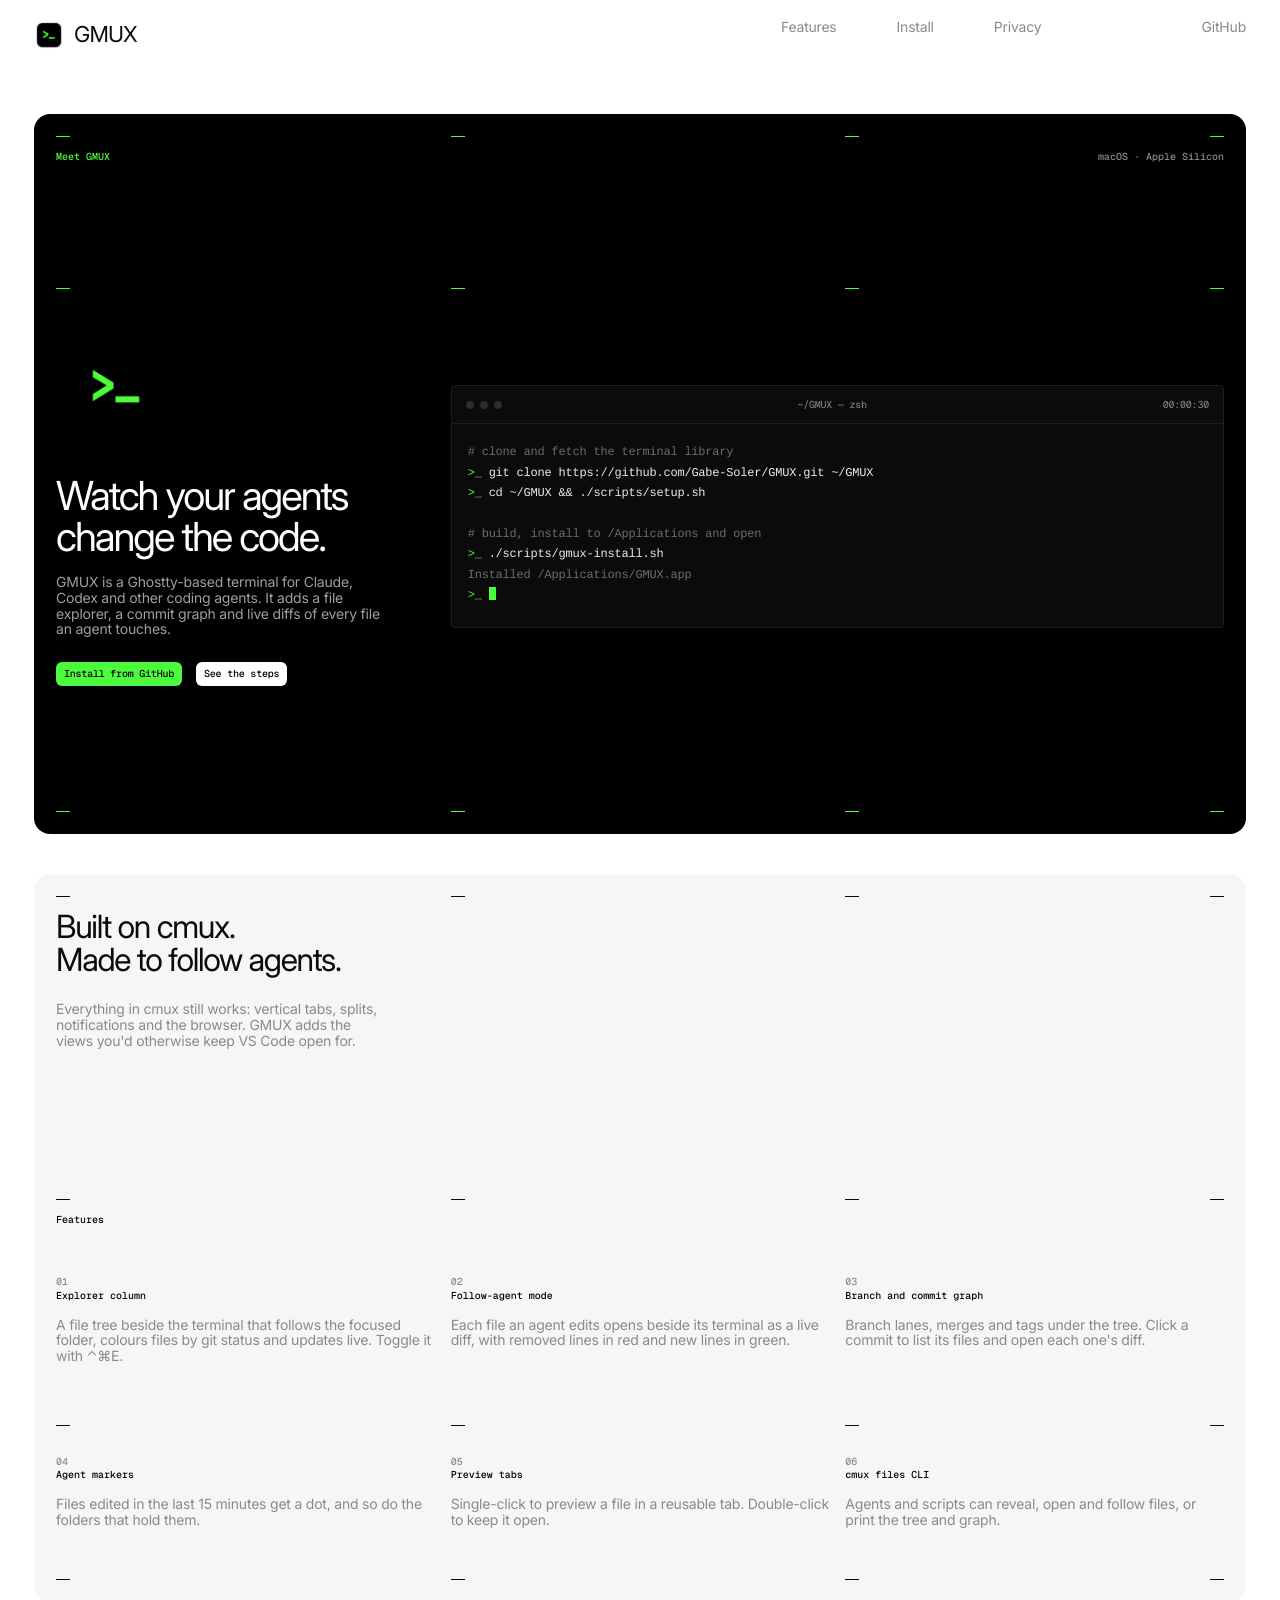
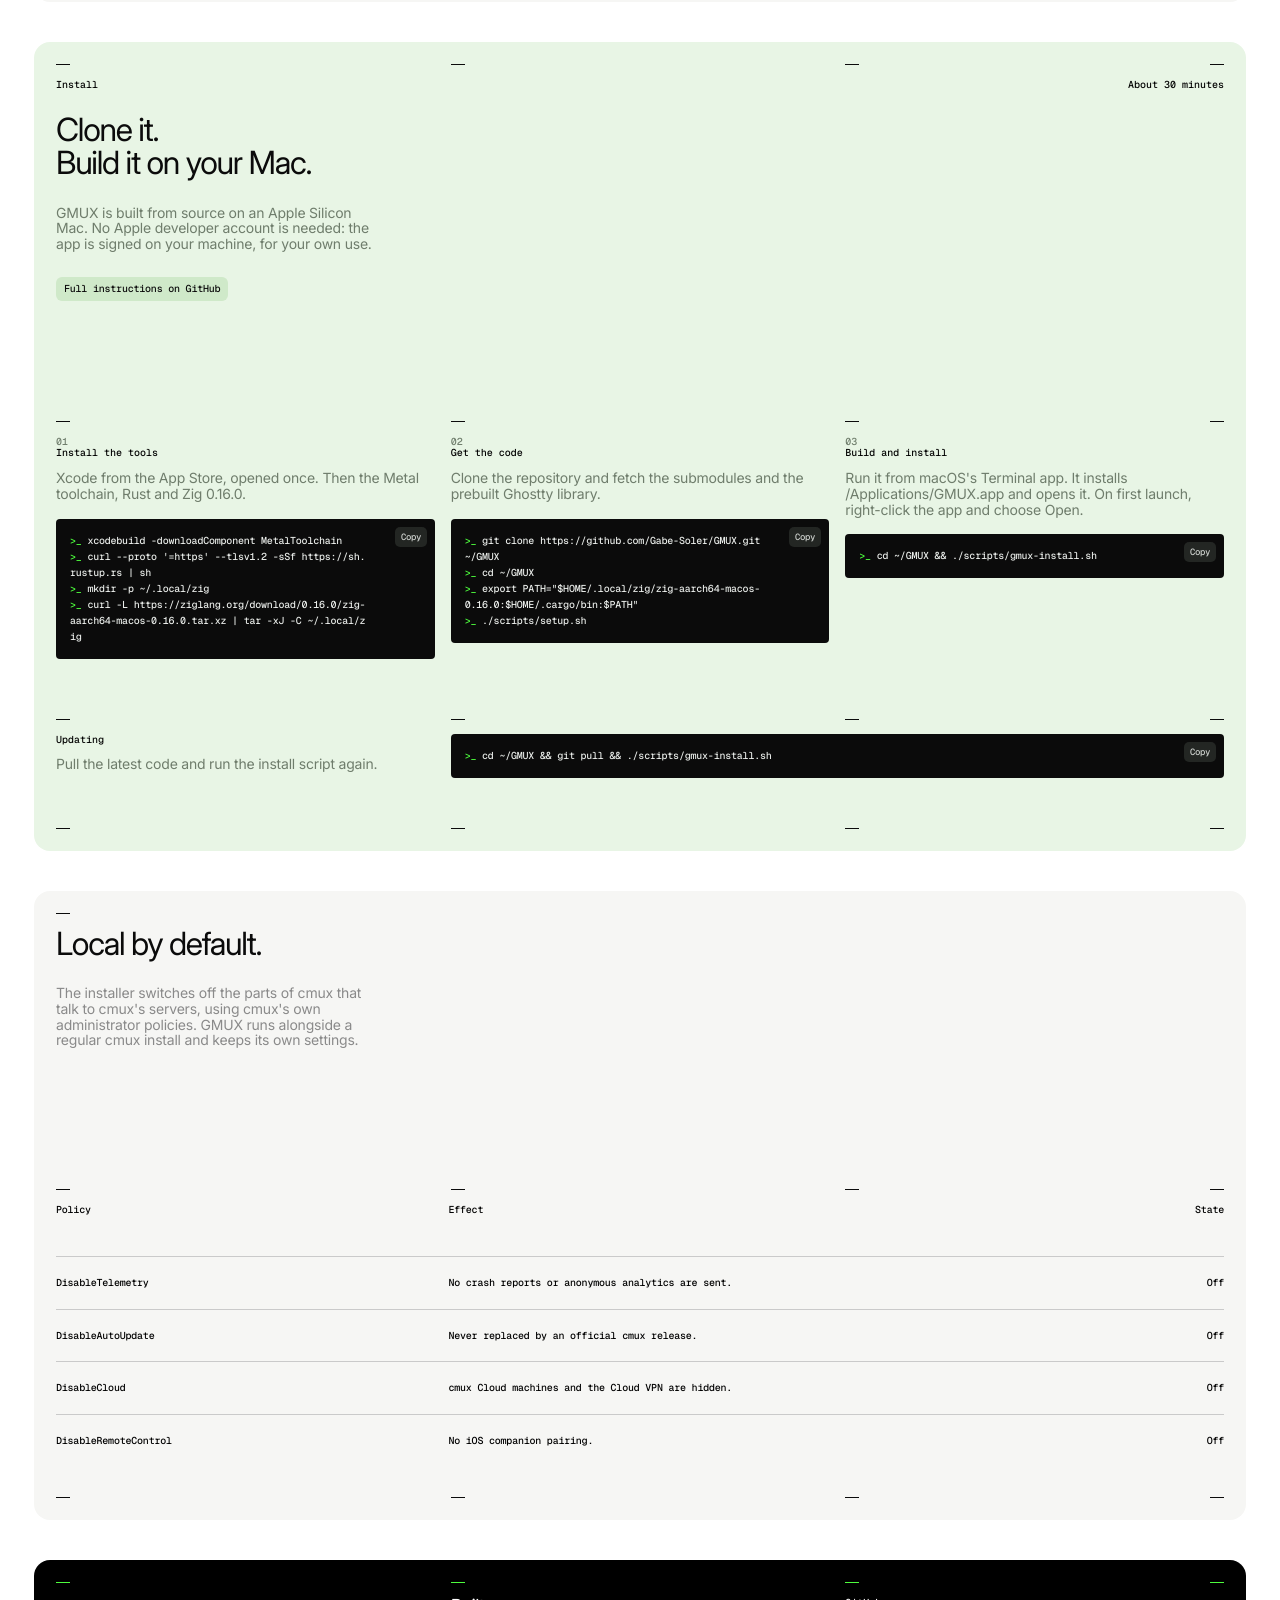
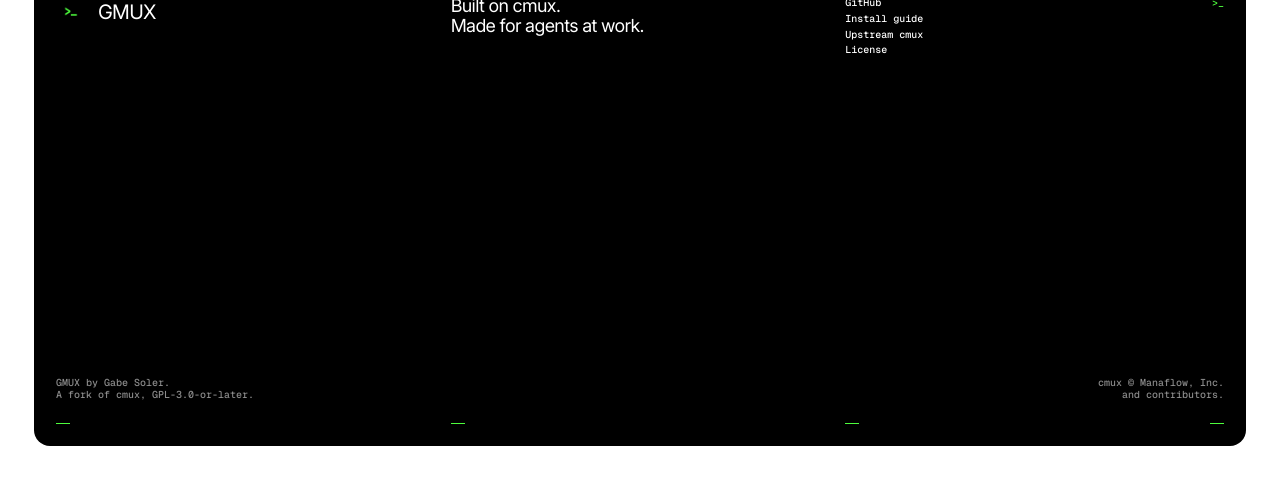
==== index.html @ 64b174cc "GMUX: project website in site/ A one-page site in a black, white and green take on the Genesis style" ====
<!doctype html>
<html lang="en">
<head>
<meta charset="utf-8">
<meta name="viewport" content="width=device-width, initial-scale=1, viewport-fit=cover">
<title>GMUX</title>
<meta name="description" content="GMUX is a macOS terminal for AI coding agents, with a file explorer, a commit graph and live diffs of the files your agents edit. Clone it from GitHub and build it on your Mac.">
<link rel="icon" type="image/png" href="favicon.png">
<link rel="apple-touch-icon" href="icon.png">
<meta property="og:title" content="GMUX">
<meta property="og:description" content="Watch your agents change the code. A macOS terminal with a file explorer and live diffs.">
<meta property="og:image" content="icon.png">
<link rel="preconnect" href="https://fonts.googleapis.com">
<link rel="preconnect" href="https://fonts.gstatic.com" crossorigin>
<link rel="stylesheet" href="https://fonts.googleapis.com/css2?family=Inter:opsz,wght@14..32,400;14..32,500&family=Geist+Mono:wght@500&display=swap">
<link rel="stylesheet" href="tokens.css">
<link rel="stylesheet" href="components.css">
<link rel="stylesheet" href="gmux.css">
<script>document.documentElement.classList.add('g-js')</script>
</head>
<body class="g-root">
<div class="g-site">

  <header class="g-header g-grid">
    <a class="g-logo" href="#"><img class="gmux-logo-img" src="icon.png" alt="">GMUX</a>
    <nav><a class="g-link" href="#features">Features</a><a class="g-link" href="#install">Install</a><a class="g-link" href="#privacy">Privacy</a></nav>
    <a class="g-header-end g-link" href="https://github.com/Gabe-Soler/GMUX">GitHub</a>
    <a class="g-burger" href="https://github.com/Gabe-Soler/GMUX" aria-label="GitHub" style="font-size:13.5px;color:var(--g-text)">GitHub</a>
  </header>

  <main class="g-stack">

    <!-- 1. hero: black card, text in the first third, terminal across thirds 2–3 -->
    <section class="g-card g-card--navy g-card--tall g-reveal">
      <div class="g-row g-ticks"><i class="g-tick"></i><i class="g-tick"></i><i class="g-tick"></i><i class="g-tick"></i></div>
      <div class="g-row g-row--tight g-grid">
        <p class="g-eyebrow g-green g-t1 g-m-l g-fade" style="--i:0">Meet GMUX</p>
        <p class="g-eyebrow g-t3 g-m-r g-end g-fade" style="--i:1;color:var(--g-on-dark-faded)">macOS · Apple Silicon</p>
      </div>
      <div class="g-row g-grid g-grow" style="align-content:center">
        <div class="g-full g-ticks"><i class="g-tick"></i><i class="g-tick"></i><i class="g-tick"></i><i class="g-tick"></i></div>
        <div class="g-t1">
          <img class="gmux-big-icon g-fade" style="--i:0;margin-bottom:28px" src="icon.png" alt="GMUX app icon">
          <h1 class="g-xxl g-fade" style="--i:1;color:#fff">Watch your agents<br>change the code.</h1>
          <p class="g-body g-fade" style="--i:2;margin-top:18px;color:rgba(255,255,255,.62)">GMUX is a Ghostty-based terminal for Claude, Codex and other coding agents. It adds a file explorer, a commit graph and live diffs of every file an agent touches.</p>
          <div class="g-actions g-fade" style="--i:3;margin-top:24px">
            <a class="g-chip g-chip--green" href="https://github.com/Gabe-Soler/GMUX#run-gmux-locally">Install from GitHub</a>
            <a class="g-chip g-chip--white" href="#install">See the steps</a>
          </div>
        </div>
        <div class="g-t23 g-fade" style="--i:3;align-self:center">
          <div class="gmux-term" aria-label="Install commands">
            <div class="gmux-term-bar"><span class="gmux-dots"><i></i><i></i><i></i></span><span>~/GMUX — zsh</span><span>00:00:30</span></div>
<pre><span class="c"># clone and fetch the terminal library</span>
<span class="p">&gt;_</span> git clone https://github.com/Gabe-Soler/GMUX.git ~/GMUX
<span class="p">&gt;_</span> cd ~/GMUX &amp;&amp; ./scripts/setup.sh

<span class="c"># build, install to /Applications and open</span>
<span class="p">&gt;_</span> ./scripts/gmux-install.sh
<span class="c">Installed /Applications/GMUX.app</span>
<span class="p">&gt;_</span> <span class="gmux-cursor"></span></pre>
          </div>
        </div>
      </div>
      <div class="g-row g-ticks"><i class="g-tick"></i><i class="g-tick"></i><i class="g-tick"></i><i class="g-tick"></i></div>
    </section>

    <!-- 2. features trio -->
    <section id="features" class="g-card g-reveal">
      <div class="g-row g-ticks"><i class="g-tick"></i><i class="g-tick"></i><i class="g-tick"></i><i class="g-tick"></i></div>
      <div class="g-row g-row--tight g-grid">
        <div class="g-t1">
          <h2 class="g-title g-fade" style="--i:0">Built on cmux.<br>Made to follow agents.</h2>
          <p class="g-body g-fade" style="--i:1">Everything in cmux still works: vertical tabs, splits, notifications and the browser. GMUX adds the views you'd otherwise keep VS Code open for.</p>
        </div>
      </div>
      <div class="g-row g-ticks" style="padding-top:calc(150 * var(--g-u))"><i class="g-tick"></i><i class="g-tick"></i><i class="g-tick"></i><i class="g-tick"></i></div>
      <div class="g-row g-row--tight"><p class="g-eyebrow">Features</p></div>
      <div class="g-row g-grid" style="padding-top:calc(50 * var(--g-u))">
        <article class="g-t1 g-feature g-fade" style="--i:0"><p class="g-mono g-num">01</p><p class="g-mono">Explorer column</p><p class="g-body" style="max-width:none">A file tree beside the terminal that follows the focused folder, colours files by git status and updates live. Toggle it with ⌃⌘E.</p></article>
        <article class="g-t2 g-feature g-fade" style="--i:1"><p class="g-mono g-num">02</p><p class="g-mono">Follow-agent mode</p><p class="g-body" style="max-width:none">Each file an agent edits opens beside its terminal as a live diff, with removed lines in red and new lines in green.</p></article>
        <article class="g-t3 g-feature g-fade" style="--i:2"><p class="g-mono g-num">03</p><p class="g-mono">Branch and commit graph</p><p class="g-body" style="max-width:none">Branch lanes, merges and tags under the tree. Click a commit to list its files and open each one's diff.</p></article>
      </div>
      <div class="g-row g-ticks" style="padding-top:calc(60 * var(--g-u))"><i class="g-tick"></i><i class="g-tick"></i><i class="g-tick"></i><i class="g-tick"></i></div>
      <div class="g-row g-grid" style="padding-top:calc(30 * var(--g-u))">
        <article class="g-t1 g-feature g-fade" style="--i:0"><p class="g-mono g-num">04</p><p class="g-mono">Agent markers</p><p class="g-body" style="max-width:none">Files edited in the last 15 minutes get a dot, and so do the folders that hold them.</p></article>
        <article class="g-t2 g-feature g-fade" style="--i:1"><p class="g-mono g-num">05</p><p class="g-mono">Preview tabs</p><p class="g-body" style="max-width:none">Single-click to preview a file in a reusable tab. Double-click to keep it open.</p></article>
        <article class="g-t3 g-feature g-fade" style="--i:2"><p class="g-mono g-num">06</p><p class="g-mono">cmux files CLI</p><p class="g-body" style="max-width:none">Agents and scripts can reveal, open and follow files, or print the tree and graph.</p></article>
      </div>
      <div class="g-row g-ticks" style="padding-top:calc(50 * var(--g-u))"><i class="g-tick"></i><i class="g-tick"></i><i class="g-tick"></i><i class="g-tick"></i></div>
    </section>

    <!-- 3. install: pale green card, three steps on the thirds -->
    <section id="install" class="g-card g-card--mist g-reveal">
      <div class="g-row g-ticks"><i class="g-tick"></i><i class="g-tick"></i><i class="g-tick"></i><i class="g-tick"></i></div>
      <div class="g-row g-row--tight g-grid">
        <p class="g-eyebrow g-t1 g-m-l">Install</p><p class="g-eyebrow g-t3 g-m-r g-end">About 30 minutes</p>
        <div class="g-t1" style="margin-top:calc(-16 * var(--g-u))">
          <h2 class="g-title g-fade" style="--i:0">Clone it.<br>Build it on your Mac.</h2>
          <p class="g-body g-fade" style="--i:1">GMUX is built from source on an Apple Silicon Mac. No Apple developer account is needed: the app is signed on your machine, for your own use.</p>
          <div class="g-actions g-fade" style="--i:2;margin-top:24px"><a class="g-chip" href="https://github.com/Gabe-Soler/GMUX#run-gmux-locally">Full instructions on GitHub</a></div>
        </div>
      </div>
      <div class="g-row g-ticks" style="padding-top:calc(120 * var(--g-u))"><i class="g-tick"></i><i class="g-tick"></i><i class="g-tick"></i><i class="g-tick"></i></div>
      <div class="g-row g-row--tight g-grid">
        <article class="g-t1 g-fade" style="--i:0">
          <p class="g-mono" style="color:var(--g-text-mist)">01</p><p class="g-mono">Install the tools</p>
          <p class="g-body" style="max-width:none;margin-top:12px">Xcode from the App Store, opened once. Then the Metal toolchain, Rust and Zig 0.16.0.</p>
          <div class="gmux-code"><button class="gmux-copy" type="button">Copy</button><pre><span class="p">&gt;_</span> xcodebuild -downloadComponent MetalToolchain
<span class="p">&gt;_</span> curl --proto '=https' --tlsv1.2 -sSf https://sh.rustup.rs | sh
<span class="p">&gt;_</span> mkdir -p ~/.local/zig
<span class="p">&gt;_</span> curl -L https://ziglang.org/download/0.16.0/zig-aarch64-macos-0.16.0.tar.xz | tar -xJ -C ~/.local/zig</pre></div>
        </article>
        <article class="g-t2 g-fade" style="--i:1">
          <p class="g-mono" style="color:var(--g-text-mist)">02</p><p class="g-mono">Get the code</p>
          <p class="g-body" style="max-width:none;margin-top:12px">Clone the repository and fetch the submodules and the prebuilt Ghostty library.</p>
          <div class="gmux-code"><button class="gmux-copy" type="button">Copy</button><pre><span class="p">&gt;_</span> git clone https://github.com/Gabe-Soler/GMUX.git ~/GMUX
<span class="p">&gt;_</span> cd ~/GMUX
<span class="p">&gt;_</span> export PATH="$HOME/.local/zig/zig-aarch64-macos-0.16.0:$HOME/.cargo/bin:$PATH"
<span class="p">&gt;_</span> ./scripts/setup.sh</pre></div>
        </article>
        <article class="g-t3 g-fade" style="--i:2">
          <p class="g-mono" style="color:var(--g-text-mist)">03</p><p class="g-mono">Build and install</p>
          <p class="g-body" style="max-width:none;margin-top:12px">Run it from macOS's Terminal app. It installs /Applications/GMUX.app and opens it. On first launch, right-click the app and choose Open.</p>
          <div class="gmux-code"><button class="gmux-copy" type="button">Copy</button><pre><span class="p">&gt;_</span> cd ~/GMUX &amp;&amp; ./scripts/gmux-install.sh</pre></div>
        </article>
      </div>
      <div class="g-row g-ticks" style="padding-top:calc(60 * var(--g-u))"><i class="g-tick"></i><i class="g-tick"></i><i class="g-tick"></i><i class="g-tick"></i></div>
      <div class="g-row g-row--tight g-grid">
        <div class="g-t1"><p class="g-mono">Updating</p><p class="g-body" style="margin-top:12px">Pull the latest code and run the install script again.</p></div>
        <div class="g-t23"><div class="gmux-code" style="margin-top:0"><button class="gmux-copy" type="button">Copy</button><pre><span class="p">&gt;_</span> cd ~/GMUX &amp;&amp; git pull &amp;&amp; ./scripts/gmux-install.sh</pre></div></div>
      </div>
      <div class="g-row g-ticks" style="padding-top:calc(50 * var(--g-u))"><i class="g-tick"></i><i class="g-tick"></i><i class="g-tick"></i><i class="g-tick"></i></div>
    </section>

    <!-- 4. privacy: table of policies the installer turns on -->
    <section id="privacy" class="g-card g-reveal">
      <div class="g-row g-grid">
        <div class="g-t1"><i class="g-tick"></i><h2 class="g-title g-fade" style="--i:0">Local by default.</h2><p class="g-body g-fade" style="--i:1">The installer switches off the parts of cmux that talk to cmux's servers, using cmux's own administrator policies. GMUX runs alongside a regular cmux install and keeps its own settings.</p></div>
      </div>
      <div class="g-row g-ticks" style="padding-top:calc(140 * var(--g-u))"><i class="g-tick"></i><i class="g-tick"></i><i class="g-tick"></i><i class="g-tick"></i></div>
      <div class="g-row g-row--tight">
        <table class="g-table">
          <colgroup><col style="width:33.6%"><col><col style="width:8%"></colgroup>
          <thead><tr><th>Policy</th><th>Effect</th><th>State</th></tr></thead>
          <tbody>
            <tr><td>DisableTelemetry</td><td>No crash reports or anonymous analytics are sent.</td><td>Off</td></tr>
            <tr><td>DisableAutoUpdate</td><td>Never replaced by an official cmux release.</td><td>Off</td></tr>
            <tr><td>DisableCloud</td><td>cmux Cloud machines and the Cloud VPN are hidden.</td><td>Off</td></tr>
            <tr><td>DisableRemoteControl</td><td>No iOS companion pairing.</td><td>Off</td></tr>
          </tbody>
        </table>
      </div>
      <div class="g-row g-ticks" style="padding-top:calc(30 * var(--g-u))"><i class="g-tick"></i><i class="g-tick"></i><i class="g-tick"></i><i class="g-tick"></i></div>
    </section>

  </main>

  <footer class="g-card g-card--navy g-footer g-on-dark">
    <div class="g-row g-ticks"><i class="g-tick"></i><i class="g-tick"></i><i class="g-tick"></i><i class="g-tick"></i></div>
    <div class="g-row g-row--tight g-grid">
      <div class="g-t1 g-col" style="display:flex;align-items:flex-start;gap:12px"><img class="gmux-logo-img" src="icon.png" alt=""><span class="g-l" style="font-size:20px;color:#fff;line-height:30px">GMUX</span></div>
      <div class="g-t2 g-col"><p class="g-l">Built on cmux.<br>Made for agents at work.</p></div>
      <div class="g-t3a g-col g-mono">
        <a class="g-link" href="https://github.com/Gabe-Soler/GMUX">GitHub</a>
        <a class="g-link" href="https://github.com/Gabe-Soler/GMUX#run-gmux-locally">Install guide</a>
        <a class="g-link" href="https://github.com/manaflow-ai/cmux">Upstream cmux</a>
        <a class="g-link" href="https://github.com/Gabe-Soler/GMUX/blob/main/LICENSE">License</a>
      </div>
      <div class="g-t3b g-col g-mono g-end"><a class="g-link g-green" href="https://github.com/Gabe-Soler/GMUX">&gt;_</a></div>
    </div>
    <div class="g-row g-grid" style="padding-top:clamp(60px, calc(200 * var(--g-u)), 200px)">
      <p class="g-mono g-faded g-t1 g-m-l">GMUX by Gabe Soler.<br>A fork of cmux, GPL-3.0-or-later.</p>
      <p class="g-mono g-faded g-t3 g-m-r g-end">cmux © Manaflow, Inc.<br>and contributors.</p>
    </div>
    <div class="g-row g-ticks"><i class="g-tick"></i><i class="g-tick"></i><i class="g-tick"></i><i class="g-tick"></i></div>
  </footer>
</div>

<script>
(() => {
  // reveal: fade cards in, stagger text, draw ticks left to right
  const els = document.querySelectorAll('.g-reveal');
  document.querySelectorAll('.g-reveal .g-ticks').forEach(r => r.querySelectorAll('.g-tick').forEach((t, i) => t.style.setProperty('--i', i)));
  if (!('IntersectionObserver' in window)) { els.forEach(e => e.classList.add('is-in')); }
  else {
    const io = new IntersectionObserver(es => es.forEach(e => { if (e.isIntersecting) { e.target.classList.add('is-in'); io.unobserve(e.target); } }), { threshold: .1 });
    els.forEach(e => io.observe(e));
  }
  // copy buttons: copy the commands without the >_ prompts
  document.querySelectorAll('.gmux-copy').forEach(btn => btn.addEventListener('click', async () => {
    const text = btn.nextElementSibling.textContent.split('\n').map(l => l.replace(/^>_\s*/, '')).join('\n');
    try { await navigator.clipboard.writeText(text); btn.textContent = 'Copied'; }
    catch { btn.textContent = 'Select'; }
    setTimeout(() => { btn.textContent = 'Copy'; }, 1400);
  }));
})();
</script>
</body>
</html>
---- tokens.css ----
/* Genesis-style tokens: measured from genesis.ai (rendered at 1440px and 390px, Oct 2026).
 *
 * Every size is a multiple of --g-u (the "unit"), so one token set serves every format:
 *   web page            --g-u: 1px   (values below equal the live site at 1440px)
 *   16:9 slide 1920w    --g-u: 2px
 *   16:9 slide 1280w    --g-u: 1.333px
 *   poster / social     --g-u: canvas-width / 720  (e.g. 1080w = 1.5px, A2 @150dpi 2480w = 3.44px)
 *   pptx / Keynote 13.33in deck  --g-u: 1pt (960pt wide canvas)
 *   print doc (A4/Letter)        --g-u: 0.75pt  (body 10.5pt, mono 7.5pt, title 24pt)
 * Set --g-u on <html> (style="--g-u:2px") for a whole-artifact format, or on any element that ALSO
 * has class "g-scale" (derived tokens are re-computed there). Setting --g-u on a plain child element
 * does nothing, because custom properties resolve var() where they are declared.
 */
:root { --g-u: 1px; }
:root, .g-scale {

  /* ── colour ───────────────────────────────────────────── */
  --g-page: #ffffff;          /* the page behind the cards */
  --g-card: #f6f6f4;          /* default card: warm off-white */
  --g-card-mist: #dee8eb;     /* "mist" card: pale blue-grey (about / mission / investors) */
  --g-card-navy: #1a1d34;     /* navy card: footer, dark statements */
  --g-ink: #1a1d34;           /* headlines + card titles (navy, never pure black) */
  --g-ink-hard: #111516;      /* hard ink on light media ("theme-dark") */
  --g-mono-ink: #000000;      /* mono labels on light cards */
  --g-text: #8a8a8a;          /* body / descriptions: mid grey */
  --g-text-mist: #7c828f;     /* body on the mist card (cooler grey) */
  --g-text-strong: #353a3b;   /* secondary text when grey is too faint */
  --g-on-dark: #dee8eb;       /* text on navy */
  --g-on-dark-faded: rgba(222,232,235,.6);
  --g-on-media: #ffffff;      /* text on photos / video */
  --g-on-media-faded: rgba(255,255,255,.6);
  --g-rule: #cacaca;          /* table/list row rules */
  --g-tick: #1a1d34;          /* the 14px registration ticks */

  /* chips (buttons) */
  --g-chip-gray: #ebebeb;     /* + ink text: default on light cards */
  --g-chip-dark: #282828;     /* + white text: on light media / hero */
  --g-chip-white: #ffffff;    /* + ink text: on dark media */
  --g-chip-blue: #cad4d9;     /* + ink text: on the mist card */
  --g-chip-glass: rgba(247,247,245,.2); /* + white text + blur(7px): on media */

  /* ── type ─────────────────────────────────────────────── */
  /* Originals: Scto Grotesk A (Schick Toolbox) + Aeonik Mono (CoType), both commercial.
     Free stand-ins: Inter + Geist Mono (Google Fonts). Tracking below is tuned for Inter;
     with licensed Scto Grotesk A use the measured values: title -.05em, l -.05em, s -.03em. */
  --g-sans: "Scto Grotesk A", "scto grotesk a - regular", "Inter", "Helvetica Neue", Arial, sans-serif;
  --g-mono: "Aeonik Mono", "aeonik mono - medium", "Geist Mono", "JetBrains Mono", ui-monospace, Menlo, monospace;

  /* sizes at --g-u = 1px are the desktop site exactly */
  --g-fs-mono: calc(10 * var(--g-u));      /* eyebrow, label, button, table cell, timecode */
  --g-fs-s: calc(14 * var(--g-u));         /* body, description, nav */
  --g-fs-m: calc(16 * var(--g-u));
  --g-fs-l: calc(18 * var(--g-u));         /* footer tagline, article body */
  --g-fs-title: calc(32 * var(--g-u));     /* card title (the "big" headline) */
  --g-fs-xxl: calc(40 * var(--g-u));       /* rare; hero statement on long pages */
  --g-fs-statement: calc(64 * var(--g-u)); /* off-site extension: posters/covers ONLY */

  --g-ls-title: -.04em;     /* Scto: -.05em (32px → -1.6px) */
  --g-ls-l: -.035em;        /* Scto: -.05em */
  --g-ls-s: -.015em;        /* Scto: -.03em (14px → -0.42px) */
  --g-lh-title: 1.02;
  --g-lh-s: 1.12;
  --g-lh-mono: 1.18;

  /* ── shape ────────────────────────────────────────────── */
  --g-r-card: calc(16 * var(--g-u));
  --g-r-media: calc(4 * var(--g-u));   /* images nested inside a card */
  --g-r-chip: calc(6 * var(--g-u));

  /* ── layout ───────────────────────────────────────────── */
  --g-site-pad: calc(34 * var(--g-u));   /* page edge → card (14px on phones) */
  --g-card-pad: calc(22 * var(--g-u));   /* card edge → content (18px on phones) */
  --g-gap: calc(16 * var(--g-u));        /* grid column gap (14px on phones) */
  --g-stack: calc(40 * var(--g-u));      /* vertical gap between cards */
  --g-cols: 12;                          /* 4 on phones / narrow posters */
  --g-tick-w: calc(14 * var(--g-u));
  --g-tick-h: max(1px, var(--g-u));
  --g-tick-gap: calc(14 * var(--g-u));   /* tick → text below it (10px on phones) */

  /* ── motion ───────────────────────────────────────────── */
  --g-ease-ui: ease-in-out;              /* .35s colour / underline / chip */
  --g-ease-slide: cubic-bezier(.33,1,.68,1);
  --g-fade: .4s ease-out;
  --g-fade-start: .6s;                   /* first item delay */
  --g-fade-step: .1s;                    /* per-item stagger */
}

@media (max-width: 899px) {
  :root:not(.g-fixed) {
    --g-site-pad: 14px;
    --g-card-pad: 18px;
    --g-gap: 14px;
    --g-cols: 4;
    --g-tick-gap: 10px;
    --g-fs-title: 22px;     /* card title drops to 22px / -0.069rem / 1.08 */
    --g-lh-title: 1.08;
    --g-fs-s: 13.5px;
  }
}

/* Dark mode: taken from the site's own color-scheme=dark rules */
/* fixed formats (decks, posters, print) opt out of auto-dark with class="g-fixed" on <html> */
@media (prefers-color-scheme: dark) {
  :root:not([data-theme="light"]):not(.g-fixed) { --g-page:#07070d; --g-card:#0e0f19; --g-card-mist:#10132a; --g-card-navy:#0e0f19;
    --g-ink:#ffffff; --g-mono-ink:#ffffff; --g-text:#c1c9cc; --g-text-mist:#7c828f;
    --g-tick:#dee8eb; --g-rule:#2a2d40; --g-chip-gray:#10132a; --g-chip-blue:#10132a; }
}
:root[data-theme="dark"] { --g-page:#07070d; --g-card:#0e0f19; --g-card-mist:#10132a; --g-card-navy:#0e0f19;
  --g-ink:#ffffff; --g-mono-ink:#ffffff; --g-text:#c1c9cc; --g-text-mist:#7c828f;
  --g-tick:#dee8eb; --g-rule:#2a2d40; --g-chip-gray:#10132a; --g-chip-blue:#10132a; }
---- components.css ----
/* Genesis-style components. Requires tokens.css. Every size goes through --g-u, so the same
   classes work for a web page, a 16:9 slide, a poster or a social tile. */

*,*::before,*::after{box-sizing:border-box}
.g-root, body.g-root{margin:0;background:var(--g-page);color:var(--g-ink);font-family:var(--g-sans);
  font-size:var(--g-fs-s);line-height:var(--g-lh-s);letter-spacing:var(--g-ls-s);
  -webkit-font-smoothing:antialiased;text-rendering:geometricPrecision}
:where(.g-root) :is(h1,h2,h3,h4,p){margin:0;font-weight:400}
.g-root h1,.g-root h2,.g-root h3{text-wrap:balance}
.g-root p{text-wrap:pretty}
.g-root img,.g-root video{display:block;max-width:100%}
:where(.g-root) a{color:inherit;text-decoration:none}

/* ── page frame ───────────────────────────────────────── */
.g-site{padding:0 var(--g-site-pad);max-width:2800px;margin:0 auto}
.g-stack{display:flex;flex-direction:column;gap:var(--g-stack)}

/* ── grid (12 cols desktop, 4 on phones) ──────────────── */
.g-grid{display:grid;grid-template-columns:repeat(var(--g-cols),minmax(0,1fr));column-gap:var(--g-gap);row-gap:calc(40 * var(--g-u))}
.g-pad{padding:var(--g-card-pad)}
.g-padx{padding-left:var(--g-card-pad);padding-right:var(--g-card-pad)}
/* placements: the card is read in THIRDS (cols 1 / 5 / 9). Text blocks
   rarely use more than one third; long statements may run 1/-1. */
.g-t1{grid-column:1/span 4}  .g-t2{grid-column:5/span 4}  .g-t3{grid-column:9/span 4}
.g-t1-narrow{grid-column:1/span 3}            /* hero text column */
.g-t3a{grid-column:9/span 3} .g-t3b{grid-column:12/span 1}   /* last third split 3+1 */
.g-t3-half-a{grid-column:9/span 2} .g-t3-half-b{grid-column:11/span 2}
.g-t23{grid-column:5/span 8} .g-t12{grid-column:1/span 8}
.g-full{grid-column:1/-1}
.g-end{justify-self:end;text-align:right}
@media (max-width:899px){
  :root:not(.g-fixed) :is(.g-t1,.g-t2,.g-t3,.g-t23,.g-t12,.g-t1-narrow){grid-column:1/-1}
  :root:not(.g-fixed) :is(.g-t3a,.g-t3-half-a){grid-column:1/span 3}
  :root:not(.g-fixed) :is(.g-t3b,.g-t3-half-b){grid-column:4/span 1}
  /* label pairs (eyebrow left, timecode/label right) stay on one line on phones */
  :root:not(.g-fixed) .g-m-l{grid-column:1/span 2;grid-row:1}
  :root:not(.g-fixed) .g-m-r{grid-column:3/span 2;grid-row:1;justify-self:end;text-align:right}
}
/* narrow fixed canvases (portrait stories, phone-width tiles) add .g-narrow to collapse thirds */
.g-narrow :is(.g-t1,.g-t2,.g-t3,.g-t23,.g-t12,.g-t1-narrow){grid-column:1/-1}
.g-narrow :is(.g-t3a,.g-t3-half-a){grid-column:1/span 3}
.g-narrow :is(.g-t3b,.g-t3-half-b){grid-column:4/span 1}

/* ── header ───────────────────────────────────────────── */
.g-header{padding-top:calc(20 * var(--g-u));padding-bottom:calc(64 * var(--g-u));align-items:start}
.g-header .g-logo{grid-column:1/span 4;display:flex;align-items:center;gap:calc(10 * var(--g-u));
  font-size:calc(22 * var(--g-u));letter-spacing:-.04em;color:var(--g-ink)}
.g-header nav{grid-column:5/span 6;display:flex;justify-content:flex-end;gap:calc(60 * var(--g-u))}
.g-header .g-header-end{grid-column:11/span 2;justify-self:end}
.g-header a{font-size:var(--g-fs-s);color:var(--g-text)}
.g-burger{display:none;background:none;border:0;padding:0;grid-column:4;justify-self:end;cursor:pointer}
@media (max-width:899px){
  :root:not(.g-fixed) .g-header{padding-top:58px;padding-bottom:40px}
  :root:not(.g-fixed) .g-header nav,:root:not(.g-fixed) .g-header .g-header-end{display:none}
  :root:not(.g-fixed) .g-burger{display:block}
  :root:not(.g-fixed) .g-header .g-logo{grid-column:1/span 3}
}

/* ── links: grey → ink, 1px underline grows out from the centre ─ */
.g-link{position:relative;transition:color .35s var(--g-ease-ui)}
.g-link::before{content:"";position:absolute;left:50%;top:calc(100% + 1px);width:0;height:1px;
  background:currentColor;opacity:.5;transition:width .35s var(--g-ease-ui),left .35s var(--g-ease-ui),opacity .35s var(--g-ease-ui)}
.g-link:hover,.g-link:focus-visible{color:var(--g-ink);outline:none}
.g-link:hover::before,.g-link:focus-visible::before{width:100%;left:0;opacity:1}
.g-on-dark .g-link:hover,.g-on-media .g-link:hover{color:#fff}

/* ── card: the unit everything lives in ────────────────── */
.g-card{position:relative;background:var(--g-card);border-radius:var(--g-r-card);overflow:hidden;
  display:flex;flex-direction:column;isolation:isolate}
.g-card--mist{background:var(--g-card-mist)}
.g-card--mist .g-body:not(.g-body--ink){color:var(--g-text-mist)}
.g-card--navy{background:var(--g-card-navy);color:var(--g-on-dark)}
.g-card--navy :is(.g-title,.g-l,.g-eyebrow,.g-mono,.g-body--ink){color:var(--g-on-dark)}
.g-card--navy .g-tick{background:var(--g-on-dark)}
.g-card--navy .g-faded,.g-card--navy .g-body{color:var(--g-on-dark-faded)}
.g-card--tall{min-height:calc(720 * var(--g-u))}
.g-card--169{aspect-ratio:16/9}
@media (max-width:899px){
  :root:not(.g-fixed) .g-card--tall{min-height:min(620px,78svh)}
  :root:not(.g-fixed) .g-footer .g-col{min-height:0}
  :root:not(.g-fixed) .g-card--169{aspect-ratio:9/16}
}
/* rows inside a card: top (eyebrow+ticks), middle (flex), bottom (ticks) */
.g-row{padding:var(--g-card-pad) var(--g-card-pad) 0}
.g-row:last-child{padding-bottom:var(--g-card-pad)}
.g-row--tight{padding-top:var(--g-tick-gap)}   /* text row hanging under a tick row */
.g-grow{flex:1}
.g-row--end{margin-top:auto}

/* media card: full-bleed image/video behind the rows */
.g-card--media{background:#000;color:var(--g-on-media)}
.g-card--media > .g-bg{position:absolute;inset:0;z-index:-1}
.g-card--media > .g-bg img,.g-card--media > .g-bg video{width:100%;height:100%;object-fit:cover}
.g-card--media :is(.g-title,.g-eyebrow,.g-mono,.g-body,.g-l,.g-statement,.g-figure){color:var(--g-on-media)}
.g-card--media .g-tick{background:var(--g-on-media)}
.g-card--media .g-faded{color:var(--g-on-media-faded)}
/* light media (white studio render): flip back to ink */
.g-card--media.g-light :is(.g-title,.g-eyebrow,.g-mono,.g-body,.g-l,.g-statement,.g-figure){color:#111516}
.g-card--media.g-light .g-tick{background:#111516}
/* mix-blend variant used on the site for text over busy footage */
.g-card--media.g-difference .g-content{mix-blend-mode:difference}

/* nested media (inside a card) gets the small radius */
.g-img{border-radius:var(--g-r-media);overflow:hidden;background:#d9d9d6}
.g-img img,.g-img video{width:100%;height:100%;object-fit:cover}

/* ── registration ticks (the signature) ──────────────────
   A 14×1 dash sits above every text block, and a row of four ticks marks
   the thirds (cols 1 / 5 / 9) plus the right edge at a card's top,
   middle and bottom. Markup: <div class="g-ticks"><i class="g-tick"></i>×4</div> */
.g-tick{display:block;width:var(--g-tick-w);height:var(--g-tick-h);background:var(--g-tick);
  margin-bottom:var(--g-tick-gap);transform-origin:left}
.g-tick--bottom{margin:calc(12 * var(--g-u)) 0 0}
.g-tick--compact{margin-bottom:calc(8 * var(--g-u))}
.g-ticks{display:grid;grid-template-columns:repeat(3,minmax(0,1fr));column-gap:var(--g-gap)}
.g-ticks > .g-tick{margin:0;grid-row:1}
/* a tick row inside a .g-grid: pull the next grid row up to the normal tick gap */
.g-grid > .g-ticks{margin-bottom:calc(var(--g-tick-gap) - 40 * var(--g-u))}
.g-ticks > .g-tick:nth-child(1){grid-column:1}
.g-ticks > .g-tick:nth-child(2){grid-column:2}
.g-ticks > .g-tick:nth-child(3){grid-column:3}
.g-ticks > .g-tick:nth-child(4){grid-column:3;justify-self:end;transform-origin:right}
@media (max-width:899px){
  :root:not(.g-fixed) .g-ticks{grid-template-columns:1fr 1fr}
  :root:not(.g-fixed) .g-ticks > .g-tick:nth-child(2),:root:not(.g-fixed) .g-ticks > .g-tick:nth-child(3){display:none}
  :root:not(.g-fixed) .g-ticks > .g-tick:nth-child(4){grid-column:2}
}
.g-narrow .g-ticks{grid-template-columns:1fr 1fr}
.g-narrow .g-ticks > .g-tick:nth-child(2),.g-narrow .g-ticks > .g-tick:nth-child(3){display:none}
.g-narrow .g-ticks > .g-tick:nth-child(4){grid-column:2}

/* ── type ─────────────────────────────────────────────── */
.g-eyebrow,.g-mono{font-family:var(--g-mono);font-weight:500;font-size:var(--g-fs-mono);
  line-height:var(--g-lh-mono);letter-spacing:0;color:var(--g-mono-ink)}
.g-title{font-size:var(--g-fs-title);line-height:var(--g-lh-title);letter-spacing:var(--g-ls-title);color:var(--g-ink)}
.g-xxl{font-size:var(--g-fs-xxl);line-height:1.02;letter-spacing:-.05em;color:var(--g-ink)}
.g-statement{font-size:var(--g-fs-statement);line-height:1;letter-spacing:-.055em;color:var(--g-ink)}
.g-l{font-size:var(--g-fs-l);line-height:1.12;letter-spacing:var(--g-ls-l);color:var(--g-ink)}
.g-body{font-size:var(--g-fs-s);line-height:var(--g-lh-s);letter-spacing:var(--g-ls-s);color:var(--g-text);max-width:calc(330 * var(--g-u))}
.g-body--ink{color:var(--g-ink)}
.g-faded{color:var(--g-text)}
.g-measure{max-width:calc(330 * var(--g-u))}
.g-title + .g-body,.g-xxl + .g-body,.g-statement + .g-body{margin-top:calc(26 * var(--g-u))}
.g-body + .g-actions{margin-top:calc(24 * var(--g-u))}

/* ── chips (buttons): 24px tall, 6px radius, mono 10px ──── */
.g-actions{display:flex;flex-wrap:wrap;gap:calc(14 * var(--g-u))}
.g-chip{position:relative;display:inline-flex;align-items:center;gap:calc(8 * var(--g-u));
  height:calc(24 * var(--g-u));padding:0 calc(8 * var(--g-u));border:0;border-radius:var(--g-r-chip);
  font-family:var(--g-mono);font-weight:500;font-size:var(--g-fs-mono);line-height:1;white-space:nowrap;
  color:var(--g-ink);background:var(--g-chip-gray);cursor:pointer;
  transition:padding-right .35s,color .35s,background-color .35s}
.g-chip::before{content:"";position:absolute;inset:calc(-2 * var(--g-u));border-radius:var(--g-r-chip);
  border:1px solid var(--g-chip-gray);opacity:0;transition:opacity .35s}
.g-chip::after{content:"→";position:absolute;right:calc(8 * var(--g-u));opacity:0;transition:opacity .1s}
.g-chip:hover{padding-right:calc(30 * var(--g-u))}
.g-chip:hover::after{opacity:1;transition:opacity .3s .2s}
.g-chip:focus-visible{outline:none}
.g-chip:focus-visible::before{opacity:1}
.g-chip--dark{background:var(--g-chip-dark);color:#fff}
.g-chip--dark::before{border-color:var(--g-chip-dark)}
.g-chip--white{background:var(--g-chip-white);color:#1a1d34}
.g-chip--white::before{border-color:#fff}
.g-chip--blue{background:var(--g-chip-blue);color:#1a1d34}
.g-chip--blue::before{border-color:var(--g-chip-blue)}
.g-chip--glass{background:var(--g-chip-glass);color:#fff;-webkit-backdrop-filter:blur(7px);backdrop-filter:blur(7px)}
.g-chip--glass::before{border-color:rgba(247,247,245,.2)}
.g-chip--glass:hover{padding-right:calc(8 * var(--g-u))}
.g-chip--glass:hover::after{opacity:0}
.g-chip.is-active{background:#fff;color:#1a1d34}

/* small square arrow button (carousel prev/next) */
.g-arrow{display:inline-flex;align-items:center;justify-content:center;width:calc(18 * var(--g-u));height:calc(18 * var(--g-u));
  border:0;border-radius:var(--g-r-chip);background:var(--g-chip-gray);color:var(--g-ink);font-size:var(--g-fs-mono);cursor:pointer}

/* ── feature trio: image, 01, mono title, grey description ─ */
.g-feature .g-img{aspect-ratio:432/300;margin-bottom:calc(16 * var(--g-u))}
.g-feature .g-num{color:var(--g-text);margin-bottom:calc(2 * var(--g-u))}
.g-feature .g-mono + .g-body{margin-top:calc(16 * var(--g-u))}

/* ── table / list: mono cells, hairline rules, columns on the thirds ─ */
.g-table{width:100%;border-collapse:collapse}
.g-table th,.g-table td{font-family:var(--g-mono);font-weight:500;font-size:var(--g-fs-mono);line-height:var(--g-lh-mono);
  text-align:left;vertical-align:top;padding:calc(20 * var(--g-u)) var(--g-gap) calc(20 * var(--g-u)) 0;color:var(--g-mono-ink)}
.g-table th{padding-top:0;padding-bottom:calc(40 * var(--g-u));border-bottom:1px solid var(--g-rule);font-weight:500}
.g-table td{border-bottom:1px solid var(--g-rule)}
.g-table tr:last-child td{border-bottom:0}
.g-table td:last-child,.g-table th:last-child{text-align:right;padding-right:0}
.g-table .g-sub{display:block;color:var(--g-text)}
.g-table tr{transition:opacity .35s}
.g-table tbody:hover tr{opacity:.45}
.g-table tbody tr:hover{opacity:1}

/* key figure (off-site extension, for decks/posters that need numbers) */
.g-figure{font-size:calc(64 * var(--g-u));line-height:1;letter-spacing:-.06em;color:var(--g-ink)}
.g-figure sup{font-size:.4em;letter-spacing:0;vertical-align:top;margin-left:.06em}

/* ── form (from the waitlist modal) ───────────────────── */
.g-field{display:block;width:100%;background:none;border:0;border-bottom:1px solid var(--g-rule);
  padding:0 0 calc(10 * var(--g-u));margin-bottom:calc(40 * var(--g-u));font:inherit;
  font-size:var(--g-fs-l);letter-spacing:-.05em;color:var(--g-ink)}
.g-field::placeholder{color:var(--g-text)}
.g-field:focus{outline:none;border-bottom-color:var(--g-ink)}
.g-on-dark .g-field{color:#fff;border-bottom-color:rgba(255,255,255,.3)}
.g-on-dark .g-field::placeholder{color:#fff9}

/* ── footer (a navy card) ─────────────────────────────── */
.g-footer{margin:var(--g-stack) 0 var(--g-site-pad)}
.g-footer .g-col{min-height:calc(180 * var(--g-u))}
.g-footer a{display:block;padding-bottom:calc(4 * var(--g-u))}

/* ── motion ───────────────────────────────────────────── */
.g-js .g-reveal .g-fade{opacity:0}
.g-js .g-reveal.is-in .g-fade{opacity:1;transition:opacity var(--g-fade);
  transition-delay:calc(var(--g-fade-start) + var(--g-fade-step) * var(--i, 0))}
.g-js .g-reveal .g-tick{transform:scaleX(0)}
.g-js .g-reveal.is-in .g-tick{transform:scaleX(1);transition:transform .4s ease-in-out;
  transition-delay:calc(var(--g-fade-step) * var(--i, 0))}
.g-js .g-reveal.g-card{opacity:0}
.g-js .g-reveal.g-card.is-in{opacity:1;transition:opacity .6s ease-out}
@media (prefers-reduced-motion:reduce){
  .g-js .g-reveal .g-fade,.g-js .g-reveal.g-card{opacity:1!important;transition:none!important}
  .g-js .g-reveal .g-tick{transform:none!important;transition:none!important}
  .g-chip,.g-link,.g-link::before{transition:none}
}

/* ── fixed-canvas formats (slides, posters, social) ───── */
.g-fixed .g-root, .g-fixed body{margin:0}
.g-canvas{position:relative;overflow:hidden;background:var(--g-page);width:var(--g-w);height:var(--g-h);
  padding:var(--g-site-pad);display:flex;flex-direction:column;gap:var(--g-stack)}
.g-canvas > .g-card{flex:1;min-height:0}
.g-slide{--g-w:1920px;--g-h:1080px;--g-site-pad:48px;--g-stack:32px}  /* pair with <html style="--g-u:2px"> */
.g-narrow{--g-cols:4}
/* placeholder for imagery in examples ONLY: a soft high-key studio gradient.
   Shipped work uses the project's own photos / renders. */
.g-ph{background:radial-gradient(120% 90% at 78% 70%,#141414 0 34%,#3a3a3a 46%,#d8d8d6 62%,#efefed 80%)}
.g-ph--room{background:linear-gradient(180deg,#5d6066 0%,#8b8a86 45%,#b39572 70%,#6f5a44 100%)}
.g-ph--soft{background:radial-gradient(70% 80% at 50% 60%,#2b2b2b 0 22%,#9a9a98 48%,#e9e9e7 75%)}
.g-ph--dark{background:linear-gradient(160deg,#3d4246 0%,#24282b 55%,#121416 100%)}
---- gmux.css ----
/* GMUX theme: the Genesis system recoloured to black, white and the icon's green (#4dfc3d).
   Navy becomes black, mist becomes a pale green, and green appears only on black. */
:root, .g-scale {
  --gmux-green: #4dfc3d;
  --gmux-green-dim: rgba(77,252,61,.55);
  --g-page: #ffffff;
  --g-card: #f6f6f4;
  --g-card-mist: #e8f5e5;
  --g-card-navy: #000000;
  --g-ink: #0b0b0b;
  --g-mono-ink: #000000;
  --g-text: #8a8a8a;
  --g-text-mist: #6f7d6c;
  --g-on-dark: #ffffff;
  --g-on-dark-faded: rgba(255,255,255,.55);
  --g-tick: #0b0b0b;
  --g-chip-blue: #cfe9c9;
}
@media (prefers-color-scheme: dark) {
  :root:not([data-theme="light"]):not(.g-fixed) {
    --g-page:#050505; --g-card:#111211; --g-card-mist:#0d1a0c; --g-card-navy:#000000;
    --g-ink:#ffffff; --g-mono-ink:#ffffff; --g-text:#a4a8a4; --g-text-mist:#9fb09b;
    --g-tick:#ffffff; --g-rule:#2a2d2a; --g-chip-gray:#1d1f1d; --g-chip-blue:#1a3317;
  }
}
:root[data-theme="dark"] {
  --g-page:#050505; --g-card:#111211; --g-card-mist:#0d1a0c; --g-card-navy:#000000;
  --g-ink:#ffffff; --g-mono-ink:#ffffff; --g-text:#a4a8a4; --g-text-mist:#9fb09b;
  --g-tick:#ffffff; --g-rule:#2a2d2a; --g-chip-gray:#1d1f1d; --g-chip-blue:#1a3317;
}
@media (prefers-color-scheme: dark) {
  :root:not([data-theme="light"]) .g-card--navy { outline:1px solid #1f231f; }
}

/* black cards: white type, green ticks */
.g-card--navy .g-tick { background: var(--gmux-green); }
.g-card--navy .g-eyebrow.g-green, .g-green { color: var(--gmux-green) !important; }

/* green chip: black text on the icon green, for the one primary action */
.g-chip--green { background: var(--gmux-green); color: #000; }
.g-chip--green::before { border-color: var(--gmux-green); }
.g-chip--white { color: #000; }
.g-card--mist .g-chip { background: var(--g-chip-blue); color: var(--g-ink); }

/* header logo */
.gmux-logo-img { width: 30px; height: 30px; border-radius: 7px; display:block; }

/* terminal panel: the site's "imagery" */
.gmux-term { background: #0b0b0b; border: 1px solid #1c1f1c; border-radius: var(--g-r-media);
  font-family: var(--g-mono); font-weight: 500; font-size: calc(12 * var(--g-u)); line-height: 1.7;
  color: #e9ece9; overflow: hidden; }
.gmux-term-bar { display:flex; align-items:center; justify-content:space-between; gap:12px;
  padding: 10px 14px; border-bottom: 1px solid #1c1f1c; font-size: var(--g-fs-mono); color: rgba(255,255,255,.45); }
.gmux-dots { display:flex; gap:6px; }
.gmux-dots i { width:8px; height:8px; border-radius:50%; background:#2b2e2b; display:block; }
.gmux-term pre { margin:0; padding: 18px 16px 22px; white-space: pre-wrap; word-break: break-word; }
.gmux-term .p { color: var(--gmux-green); }
.gmux-term .c { color: rgba(255,255,255,.4); }
.gmux-cursor { display:inline-block; width:.6em; height:1.1em; vertical-align:-.2em; background: var(--gmux-green);
  animation: gmux-blink 1.1s steps(1) infinite; }
@keyframes gmux-blink { 50% { opacity: 0; } }
@media (prefers-reduced-motion: reduce) { .gmux-cursor { animation: none; } }

/* step code blocks inside the light cards */
.gmux-code { position: relative; margin-top: 16px; background: #0b0b0b; border-radius: var(--g-r-media); }
.gmux-code pre { margin:0; padding: 14px 14px 14px; padding-right: 64px; font-family: var(--g-mono); font-weight:500;
  font-size: var(--g-fs-mono); line-height: 1.6; color: #e9ece9; white-space: pre-wrap; word-break: break-all; }
.gmux-code pre .p { color: var(--gmux-green); }
.gmux-copy { position:absolute; top:8px; right:8px; height:20px; padding:0 6px; border:0; border-radius: 5px;
  font-family: var(--g-mono); font-weight:500; font-size: 9px; background:#232623; color:#cfd3cf; cursor:pointer;
  transition: background-color .35s, color .35s; }
.gmux-copy:hover { background: var(--gmux-green); color:#000; }

.gmux-big-icon { width: calc(120 * var(--g-u)); height: auto; border-radius: calc(26 * var(--g-u)); }
@media (max-width: 899px) { .gmux-hide-phone { display:none; } }
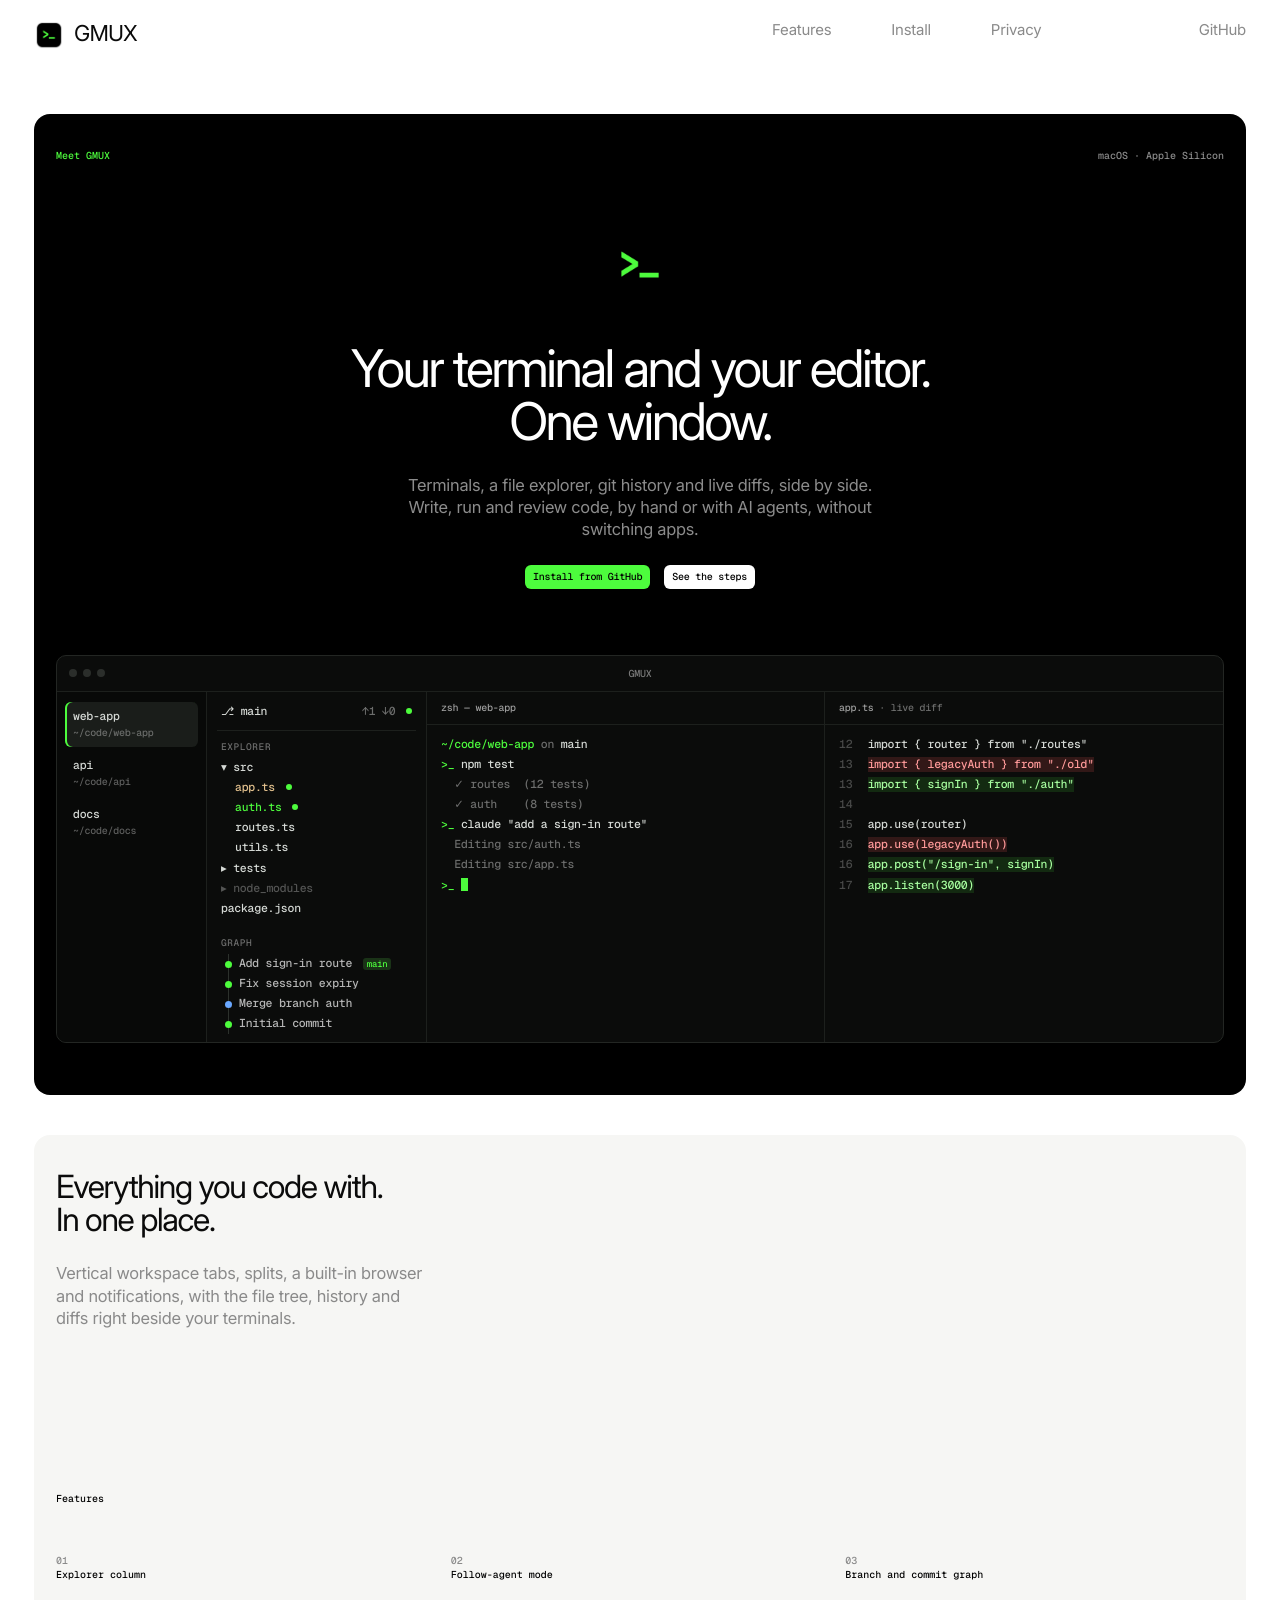
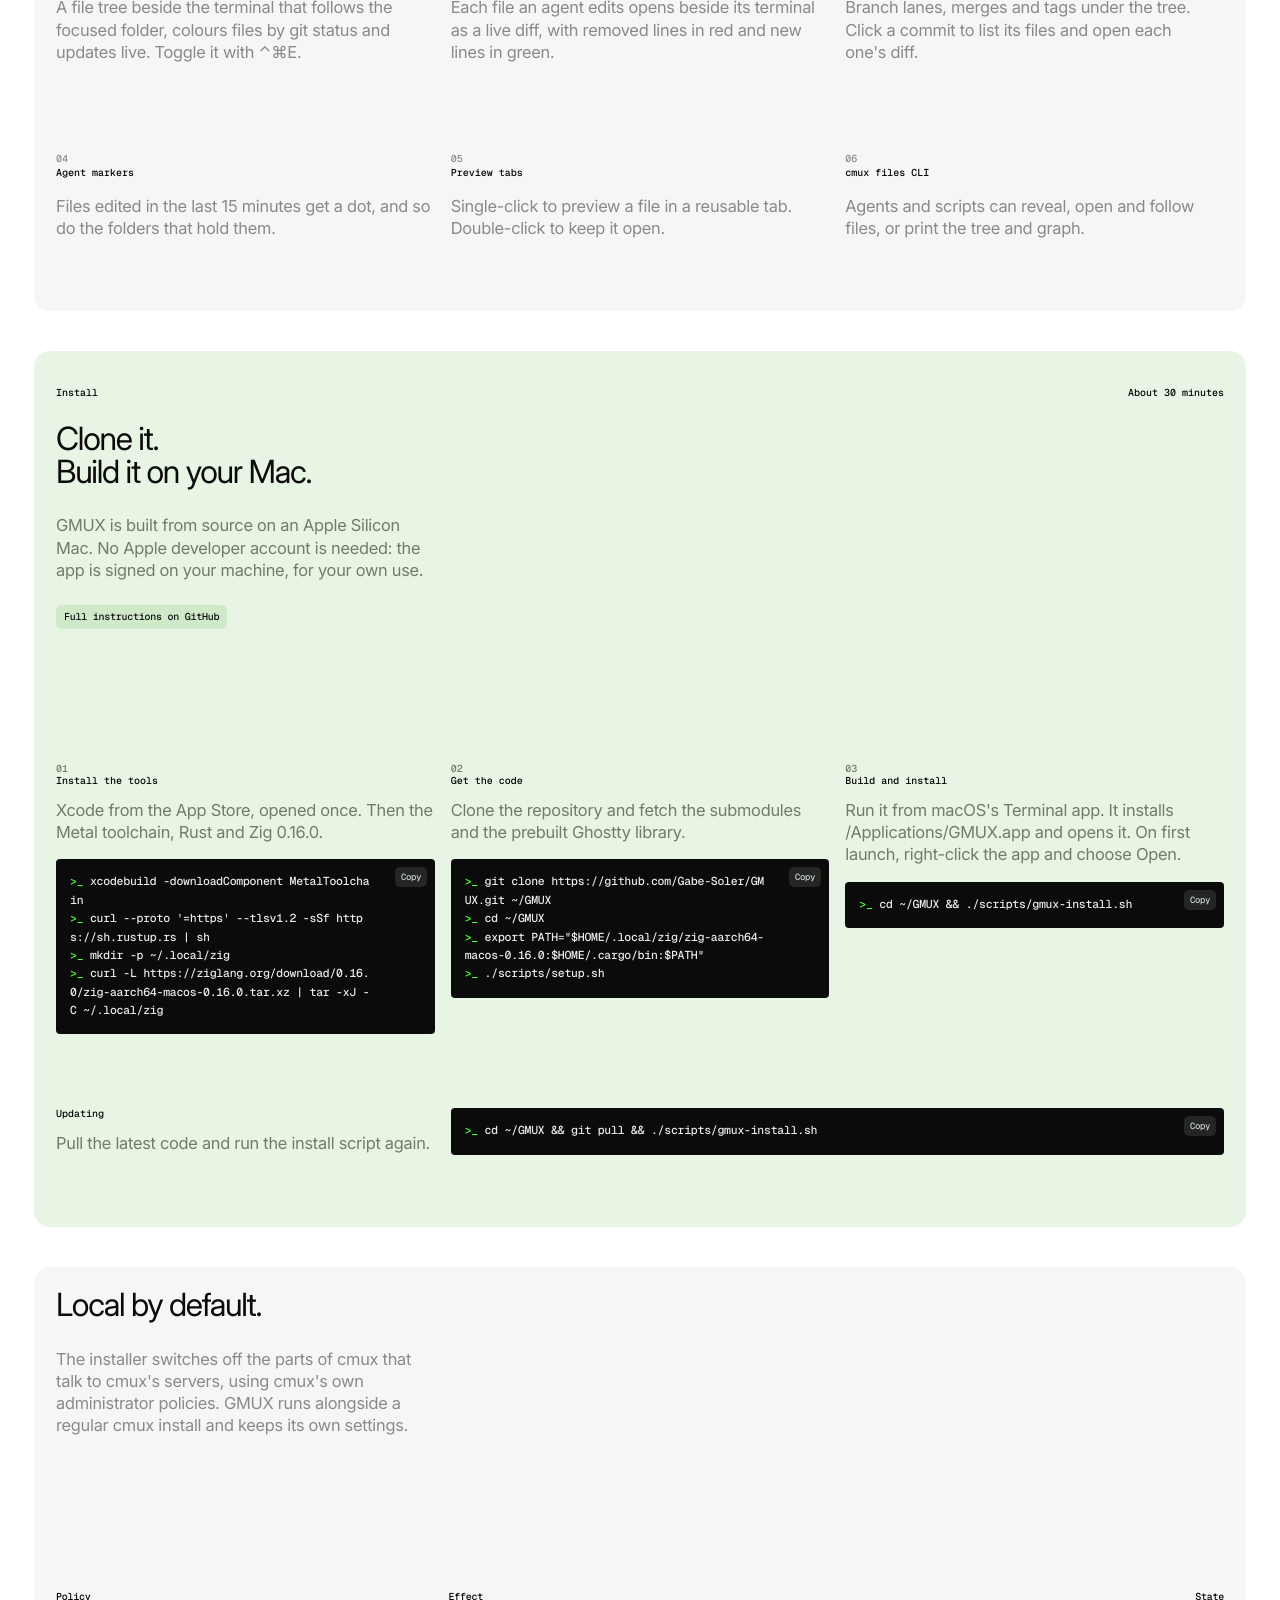
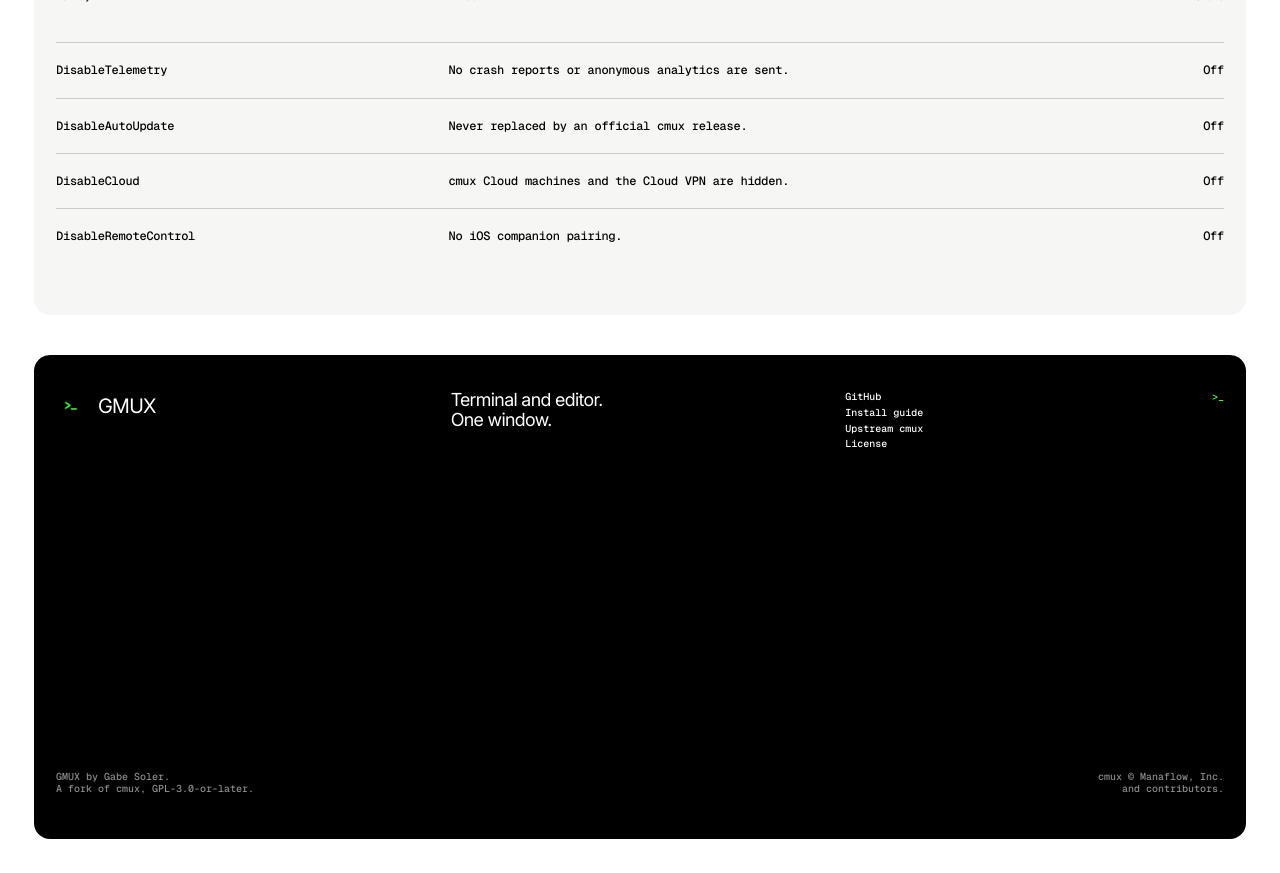
==== commit 5f725c69: "GMUX site: all-in-one hero with a drawn app window The hero now pitches GMUX as one window for termi" ====
--- a/index.html
+++ b/index.html
@@ -4,11 +4,11 @@
 <meta charset="utf-8">
 <meta name="viewport" content="width=device-width, initial-scale=1, viewport-fit=cover">
 <title>GMUX</title>
-<meta name="description" content="GMUX is a macOS terminal for AI coding agents, with a file explorer, a commit graph and live diffs of the files your agents edit. Clone it from GitHub and build it on your Mac.">
+<meta name="description" content="GMUX brings your terminal and your editor into one macOS window: terminals, a file explorer, git history and live diffs. Clone it from GitHub and build it on your Mac.">
 <link rel="icon" type="image/png" href="favicon.png">
 <link rel="apple-touch-icon" href="icon.png">
 <meta property="og:title" content="GMUX">
-<meta property="og:description" content="Watch your agents change the code. A macOS terminal with a file explorer and live diffs.">
+<meta property="og:description" content="Your terminal and your editor. One window.">
 <meta property="og:image" content="icon.png">
 <link rel="preconnect" href="https://fonts.googleapis.com">
 <link rel="preconnect" href="https://fonts.gstatic.com" crossorigin>
@@ -37,28 +37,64 @@
         <p class="g-eyebrow g-green g-t1 g-m-l g-fade" style="--i:0">Meet GMUX</p>
         <p class="g-eyebrow g-t3 g-m-r g-end g-fade" style="--i:1;color:var(--g-on-dark-faded)">macOS · Apple Silicon</p>
       </div>
-      <div class="g-row g-grid g-grow" style="align-content:center">
-        <div class="g-full g-ticks"><i class="g-tick"></i><i class="g-tick"></i><i class="g-tick"></i><i class="g-tick"></i></div>
-        <div class="g-t1">
-          <img class="gmux-big-icon g-fade" style="--i:0;margin-bottom:28px" src="icon.png" alt="GMUX app icon">
-          <h1 class="g-xxl g-fade" style="--i:1;color:#fff">Watch your agents<br>change the code.</h1>
-          <p class="g-body g-fade" style="--i:2;margin-top:18px;color:rgba(255,255,255,.62)">GMUX is a Ghostty-based terminal for Claude, Codex and other coding agents. It adds a file explorer, a commit graph and live diffs of every file an agent touches.</p>
-          <div class="g-actions g-fade" style="--i:3;margin-top:24px">
-            <a class="g-chip g-chip--green" href="https://github.com/Gabe-Soler/GMUX#run-gmux-locally">Install from GitHub</a>
-            <a class="g-chip g-chip--white" href="#install">See the steps</a>
-          </div>
-        </div>
-        <div class="g-t23 g-fade" style="--i:3;align-self:center">
-          <div class="gmux-term" aria-label="Install commands">
-            <div class="gmux-term-bar"><span class="gmux-dots"><i></i><i></i><i></i></span><span>~/GMUX — zsh</span><span>00:00:30</span></div>
-<pre><span class="c"># clone and fetch the terminal library</span>
-<span class="p">&gt;_</span> git clone https://github.com/Gabe-Soler/GMUX.git ~/GMUX
-<span class="p">&gt;_</span> cd ~/GMUX &amp;&amp; ./scripts/setup.sh
-
-<span class="c"># build, install to /Applications and open</span>
-<span class="p">&gt;_</span> ./scripts/gmux-install.sh
-<span class="c">Installed /Applications/GMUX.app</span>
-<span class="p">&gt;_</span> <span class="gmux-cursor"></span></pre>
+      <div class="g-row gmux-hero-head">
+        <img class="gmux-big-icon g-fade" style="--i:0" src="icon.png" alt="GMUX app icon">
+        <h1 class="g-xxl gmux-hero-title g-fade" style="--i:1">Your terminal and your editor.<br>One window.</h1>
+        <p class="g-body gmux-hero-body g-fade" style="--i:2">Terminals, a file explorer, git history and live diffs, side by side. Write, run and review code, by hand or with AI agents, without switching apps.</p>
+        <div class="g-actions gmux-hero-actions g-fade" style="--i:3">
+          <a class="g-chip g-chip--green" href="https://github.com/Gabe-Soler/GMUX#run-gmux-locally">Install from GitHub</a>
+          <a class="g-chip g-chip--white" href="#install">See the steps</a>
+        </div>
+      </div>
+      <div class="g-row g-fade" style="--i:4">
+        <!-- drawn app window: workspaces · explorer + graph · terminal · diff -->
+        <div class="gmux-app" role="img" aria-label="The GMUX window: workspace tabs, a file explorer with git status, a terminal and a live diff, side by side">
+          <div class="gmux-app-bar"><span class="gmux-dots"><i></i><i></i><i></i></span><span>GMUX</span><span></span></div>
+          <div class="gmux-app-body">
+            <aside class="gx-tabs">
+              <div class="gx-tab is-on"><b>web-app</b><span>~/code/web-app</span></div>
+              <div class="gx-tab"><b>api</b><span>~/code/api</span></div>
+              <div class="gx-tab"><b>docs</b><span>~/code/docs</span></div>
+            </aside>
+            <aside class="gx-explorer">
+              <div class="gx-branch"><span>⎇ main</span><span class="gx-dim">↑1 ↓0 <i class="gx-dot"></i></span></div>
+              <div class="gx-head">Explorer</div>
+              <div class="gx-row">▾ src</div>
+              <div class="gx-row gx-in gx-mod">app.ts <i class="gx-dot"></i></div>
+              <div class="gx-row gx-in gx-new">auth.ts <i class="gx-dot"></i></div>
+              <div class="gx-row gx-in">routes.ts</div>
+              <div class="gx-row gx-in">utils.ts</div>
+              <div class="gx-row">▸ tests</div>
+              <div class="gx-row gx-ign">▸ node_modules</div>
+              <div class="gx-row">package.json</div>
+              <div class="gx-head" style="margin-top:14px">Graph</div>
+              <div class="gx-row gx-graph"><i class="gx-n"></i>Add sign-in route <span class="gx-tag">main</span></div>
+              <div class="gx-row gx-graph"><i class="gx-n"></i>Fix session expiry</div>
+              <div class="gx-row gx-graph"><i class="gx-n gx-n2"></i>Merge branch auth</div>
+              <div class="gx-row gx-graph"><i class="gx-n"></i>Initial commit</div>
+            </aside>
+            <section class="gx-term">
+              <div class="gx-pane-head">zsh — web-app</div>
+<pre><span class="gx-g">~/code/web-app</span> <span class="gx-dim">on</span> main
+<span class="gx-g">&gt;_</span> npm test
+<span class="gx-dim">  ✓ routes  (12 tests)</span>
+<span class="gx-dim">  ✓ auth    (8 tests)</span>
+<span class="gx-g">&gt;_</span> claude "add a sign-in route"
+<span class="gx-dim">  Editing src/auth.ts</span>
+<span class="gx-dim">  Editing src/app.ts</span>
+<span class="gx-g">&gt;_</span> <span class="gmux-cursor"></span></pre>
+            </section>
+            <section class="gx-diff">
+              <div class="gx-pane-head">app.ts <span class="gx-dim">· live diff</span></div>
+<pre><span class="gx-ln">12</span> import { router } from "./routes"
+<span class="gx-ln">13</span> <span class="gx-del">import { legacyAuth } from "./old"</span>
+<span class="gx-ln">13</span> <span class="gx-add">import { signIn } from "./auth"</span>
+<span class="gx-ln">14</span>
+<span class="gx-ln">15</span> app.use(router)
+<span class="gx-ln">16</span> <span class="gx-del">app.use(legacyAuth())</span>
+<span class="gx-ln">16</span> <span class="gx-add">app.post("/sign-in", signIn)</span>
+<span class="gx-ln">17</span> <span class="gx-add">app.listen(3000)</span></pre>
+            </section>
           </div>
         </div>
       </div>
@@ -70,8 +106,8 @@
       <div class="g-row g-ticks"><i class="g-tick"></i><i class="g-tick"></i><i class="g-tick"></i><i class="g-tick"></i></div>
       <div class="g-row g-row--tight g-grid">
         <div class="g-t1">
-          <h2 class="g-title g-fade" style="--i:0">Built on cmux.<br>Made to follow agents.</h2>
-          <p class="g-body g-fade" style="--i:1">Everything in cmux still works: vertical tabs, splits, notifications and the browser. GMUX adds the views you'd otherwise keep VS Code open for.</p>
+          <h2 class="g-title g-fade" style="--i:0">Everything you code with.<br>In one place.</h2>
+          <p class="g-body g-fade" style="--i:1">Vertical workspace tabs, splits, a built-in browser and notifications, with the file tree, history and diffs right beside your terminals.</p>
         </div>
       </div>
       <div class="g-row g-ticks" style="padding-top:calc(150 * var(--g-u))"><i class="g-tick"></i><i class="g-tick"></i><i class="g-tick"></i><i class="g-tick"></i></div>
@@ -160,7 +196,7 @@
     <div class="g-row g-ticks"><i class="g-tick"></i><i class="g-tick"></i><i class="g-tick"></i><i class="g-tick"></i></div>
     <div class="g-row g-row--tight g-grid">
       <div class="g-t1 g-col" style="display:flex;align-items:flex-start;gap:12px"><img class="gmux-logo-img" src="icon.png" alt=""><span class="g-l" style="font-size:20px;color:#fff;line-height:30px">GMUX</span></div>
-      <div class="g-t2 g-col"><p class="g-l">Built on cmux.<br>Made for agents at work.</p></div>
+      <div class="g-t2 g-col"><p class="g-l">Terminal and editor.<br>One window.</p></div>
       <div class="g-t3a g-col g-mono">
         <a class="g-link" href="https://github.com/Gabe-Soler/GMUX">GitHub</a>
         <a class="g-link" href="https://github.com/Gabe-Soler/GMUX#run-gmux-locally">Install guide</a>
--- a/gmux.css
+++ b/gmux.css
@@ -73,3 +73,72 @@
 
 .gmux-big-icon { width: calc(120 * var(--g-u)); height: auto; border-radius: calc(26 * var(--g-u)); }
 @media (max-width: 899px) { .gmux-hide-phone { display:none; } }
+
+/* readability: larger paragraph text than the Genesis default (14px) */
+:root { --g-fs-s: 16.5px; --g-lh-s: 1.35; }
+.g-body { max-width: 400px; }
+.g-header a { font-size: 15px; }
+.g-table td { font-size: 12px; }
+.gmux-code pre { font-size: 11.5px; }
+.gmux-term { font-size: 13px; }
+@media (max-width: 899px) {
+  :root:not(.g-fixed) { --g-fs-s: 16px; }
+}
+
+/* no registration ticks on this site */
+.g-tick { display: none !important; }
+
+/* ── hero: centred icon + headline, drawn app window below ── */
+.gmux-hero-head { display:flex; flex-direction:column; align-items:center; text-align:center; padding-top: 56px; }
+.gmux-hero-head .gmux-big-icon { width: 96px; border-radius: 22px; margin-bottom: 28px; }
+.gmux-hero-title { color:#fff; font-size: clamp(30px, 4.2vw, 52px); }
+.gmux-hero-body { color: rgba(255,255,255,.62); margin: 20px auto 0; max-width: 520px; }
+.gmux-hero-actions { justify-content:center; margin-top: 26px; }
+
+.gmux-app { margin: 44px auto 8px; max-width: 1180px; background:#0b0c0b; border:1px solid #232623; border-radius: 10px;
+  overflow:hidden; font-family: var(--g-mono); font-weight:500; font-size: 11.5px; line-height: 1.75; color:#d6dad6; text-align:left; }
+.gmux-app-bar { display:grid; grid-template-columns: 1fr auto 1fr; align-items:center; padding: 9px 12px; border-bottom:1px solid #1d201d;
+  font-size: 10px; color: rgba(255,255,255,.45); }
+.gmux-app-body { display:grid; grid-template-columns: 150px 220px minmax(0,1fr) minmax(0,1fr); min-height: 330px; }
+.gmux-app-body > * { border-right:1px solid #1d201d; min-width:0; }
+.gmux-app-body > *:last-child { border-right:0; }
+.gmux-app pre { margin:0; padding: 10px 14px 14px; font: inherit; white-space: pre; overflow:hidden; }
+.gx-dim { color: rgba(255,255,255,.4); }
+.gx-g { color: var(--gmux-green); }
+.gx-tabs { padding: 10px 8px; background:#080908; }
+.gx-tab { padding: 7px 8px; border-radius: 6px; margin-bottom: 4px; line-height:1.35; }
+.gx-tab b { display:block; font-weight:500; color:#d6dad6; }
+.gx-tab span { color: rgba(255,255,255,.35); font-size: 10px; }
+.gx-tab.is-on { background:#1a1d1a; box-shadow: inset 2px 0 0 var(--gmux-green); }
+.gx-explorer { padding: 8px 10px; }
+.gx-branch { display:flex; justify-content:space-between; padding: 2px 4px 8px; border-bottom:1px solid #1d201d; margin-bottom: 6px; }
+.gx-head { font-size: 9.5px; letter-spacing:.06em; text-transform: uppercase; color: rgba(255,255,255,.4); padding: 2px 4px; }
+.gx-row { padding: 0 4px; white-space: nowrap; overflow:hidden; text-overflow: ellipsis; }
+.gx-in { padding-left: 18px; }
+.gx-mod { color:#e2c08d; }
+.gx-new { color: var(--gmux-green); }
+.gx-ign { color: rgba(255,255,255,.3); }
+.gx-dot { display:inline-block; width:6px; height:6px; border-radius:50%; background: var(--gmux-green); vertical-align: 1px; margin-left: 4px; }
+.gx-graph { position:relative; padding-left: 22px; color: rgba(255,255,255,.7); }
+.gx-n { position:absolute; left: 8px; top: 7px; width:7px; height:7px; border-radius:50%; background: var(--gmux-green); }
+.gx-n2 { background:#6aa8ff; }
+.gx-graph::before { content:""; position:absolute; left: 11px; top:0; bottom:0; width:1px; background:#2c312c; z-index:0; }
+.gx-tag { font-size: 9px; padding: 0 4px; border-radius: 3px; background:#1a3317; color: var(--gmux-green); margin-left: 4px; }
+.gx-pane-head { padding: 7px 14px; border-bottom:1px solid #1d201d; font-size: 10px; color: rgba(255,255,255,.6); }
+.gx-ln { display:inline-block; width: 22px; color: rgba(255,255,255,.25); }
+.gx-del { background: rgba(255,90,90,.16); color:#ff9a9a; }
+.gx-add { background: rgba(77,252,61,.12); color:#a8ffa0; }
+
+@media (max-width: 1100px) { .gmux-app-body { grid-template-columns: 200px minmax(0,1fr) minmax(0,1fr); } .gx-tabs { display:none; } }
+@media (max-width: 899px) {
+  .gmux-hero-head { padding-top: 32px; }
+  .gmux-hero-head .gmux-big-icon { width: 76px; border-radius: 18px; }
+  .gmux-app { font-size: 10.5px; margin-top: 32px; }
+  .gmux-app-body { grid-template-columns: 150px minmax(0,1fr); min-height: 0; }
+  .gx-diff { display:none; }
+  .gx-explorer { border-right:1px solid #1d201d !important; }
+}
+@media (max-width: 560px) {
+  .gmux-app-body { grid-template-columns: 1fr; }
+  .gx-explorer { display:none; }
+}
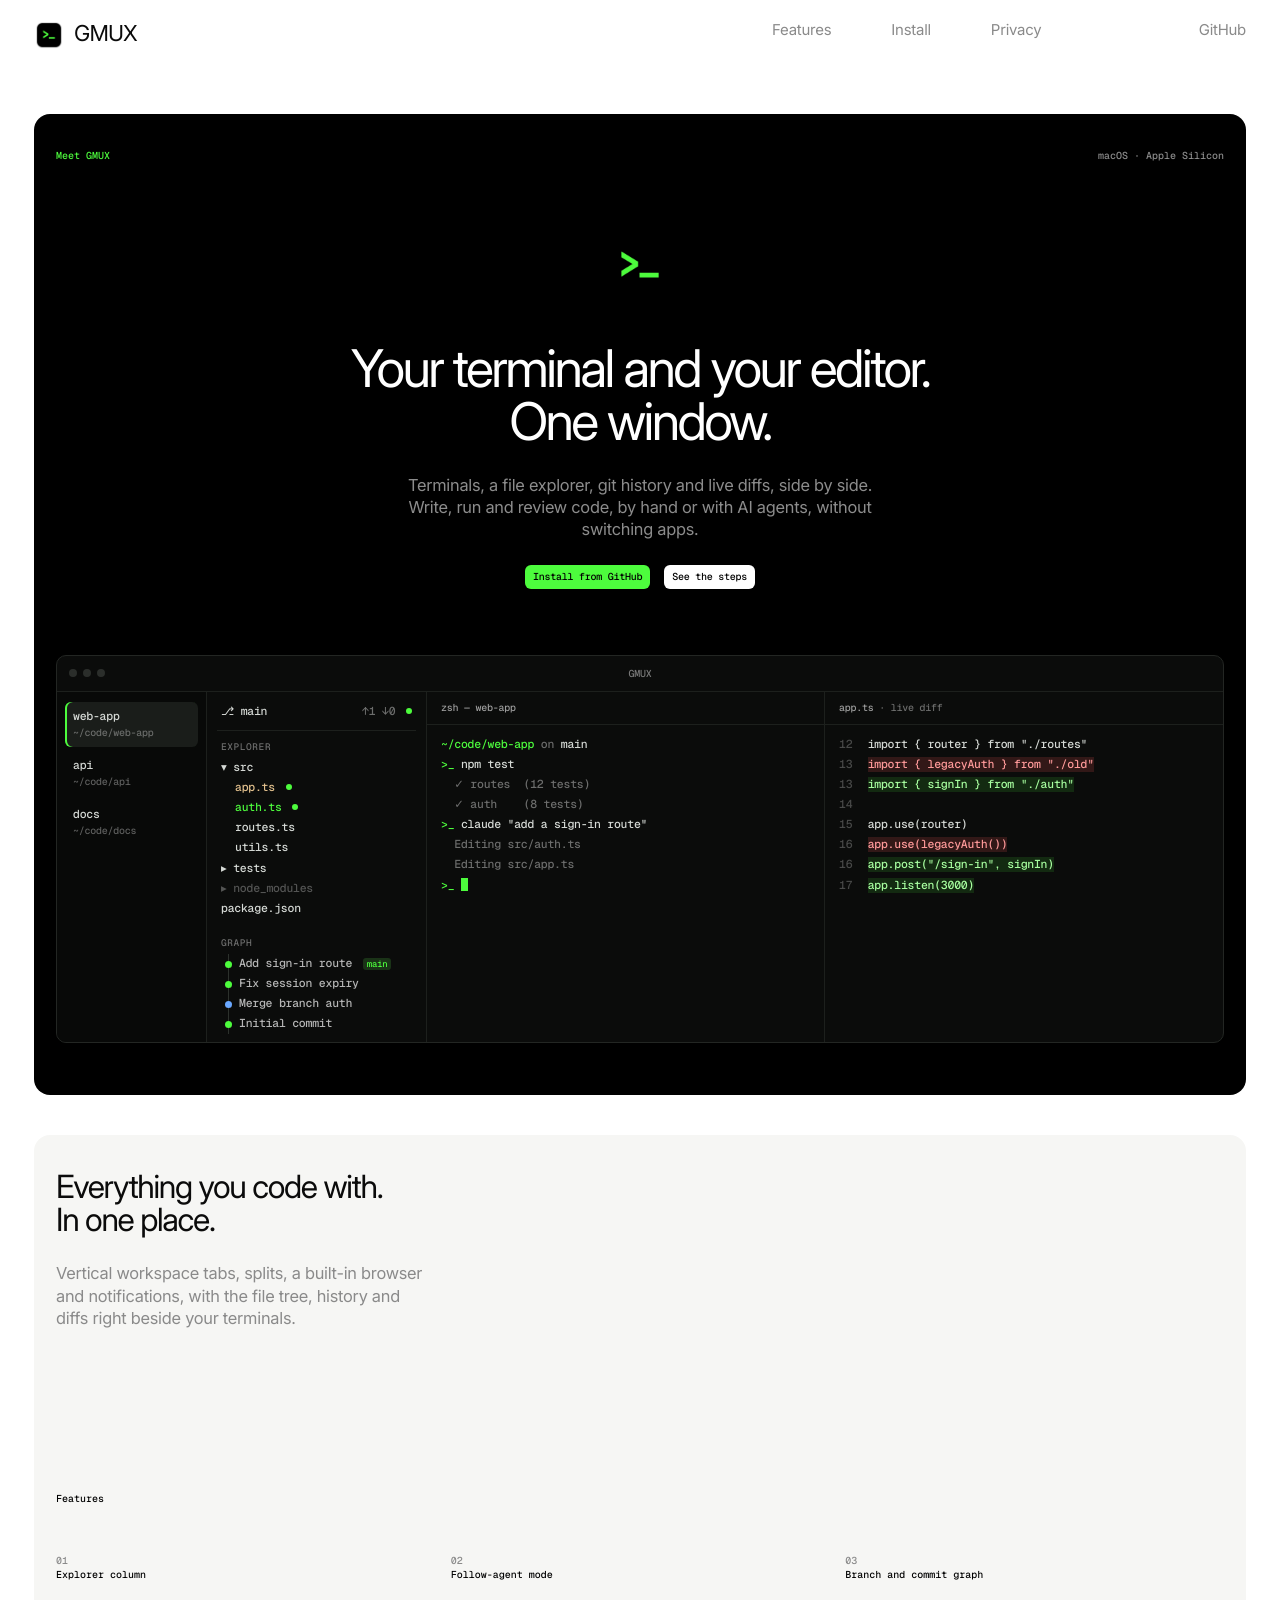
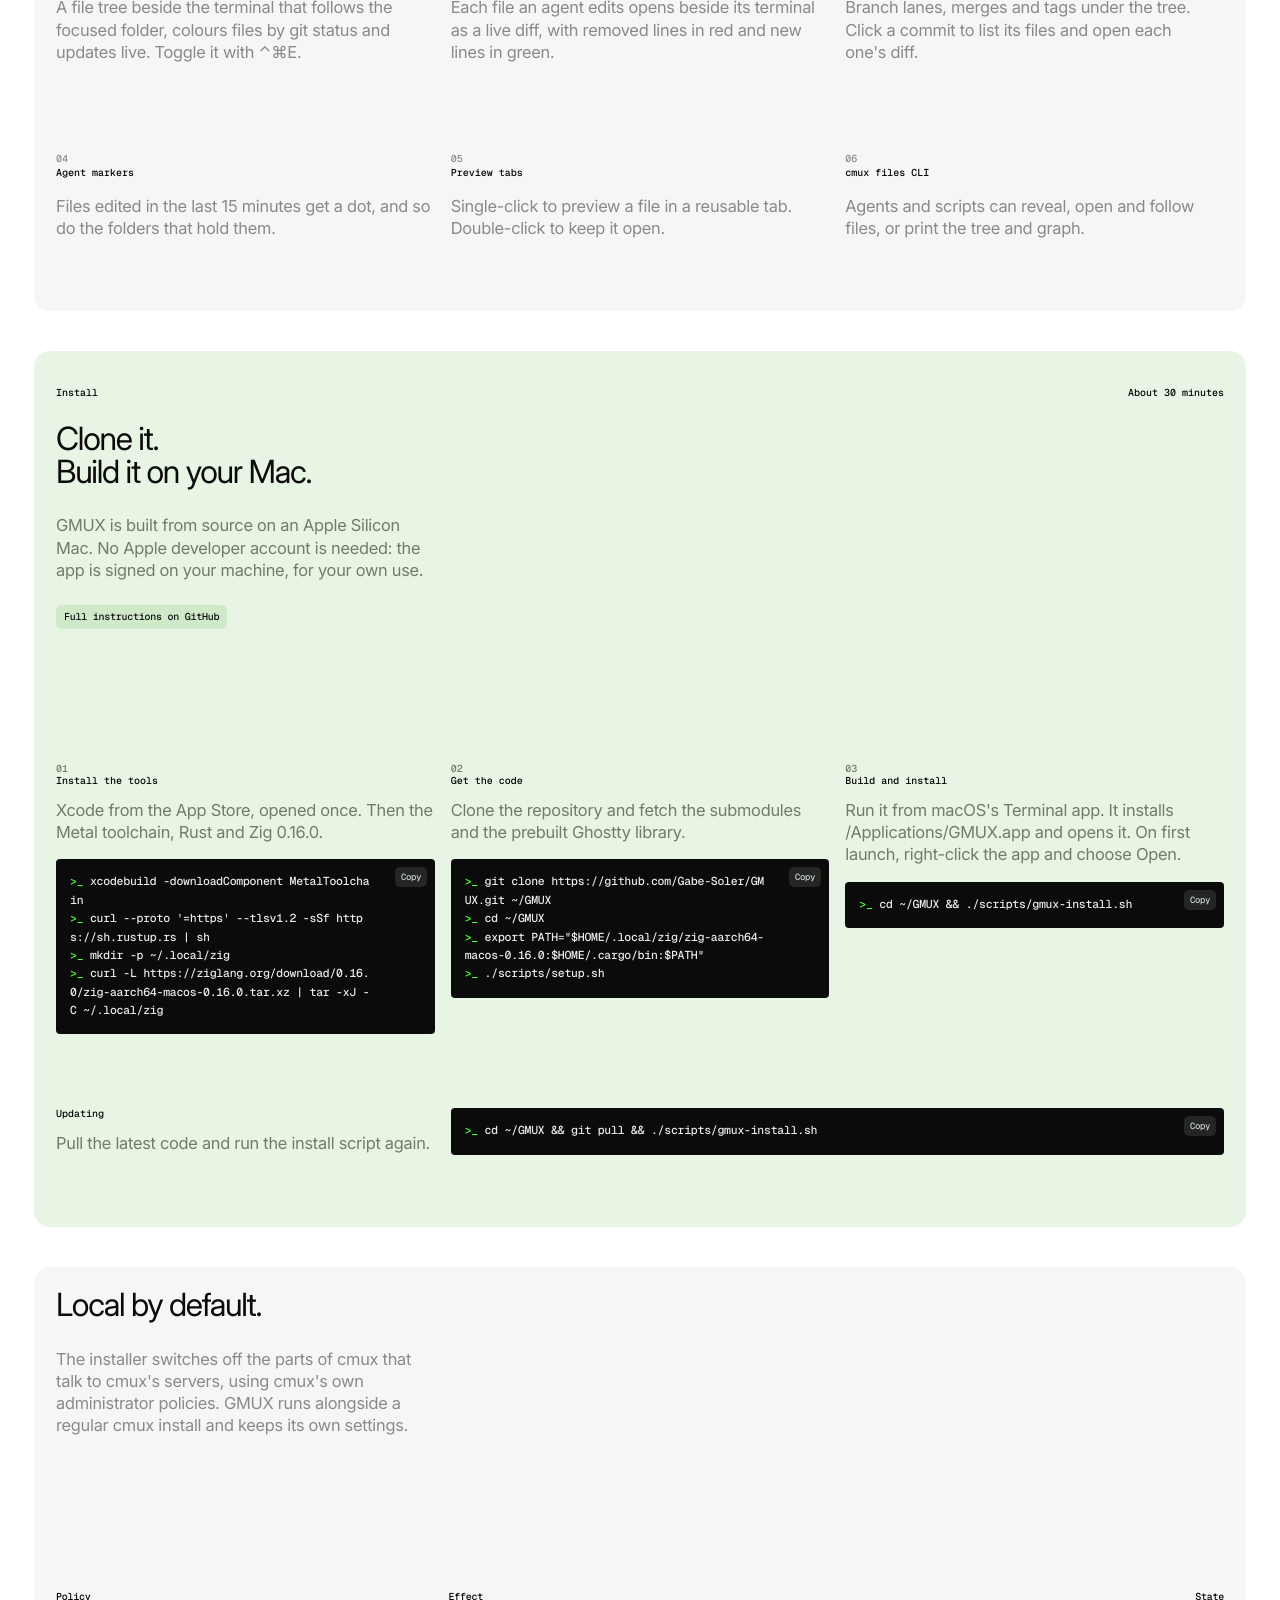
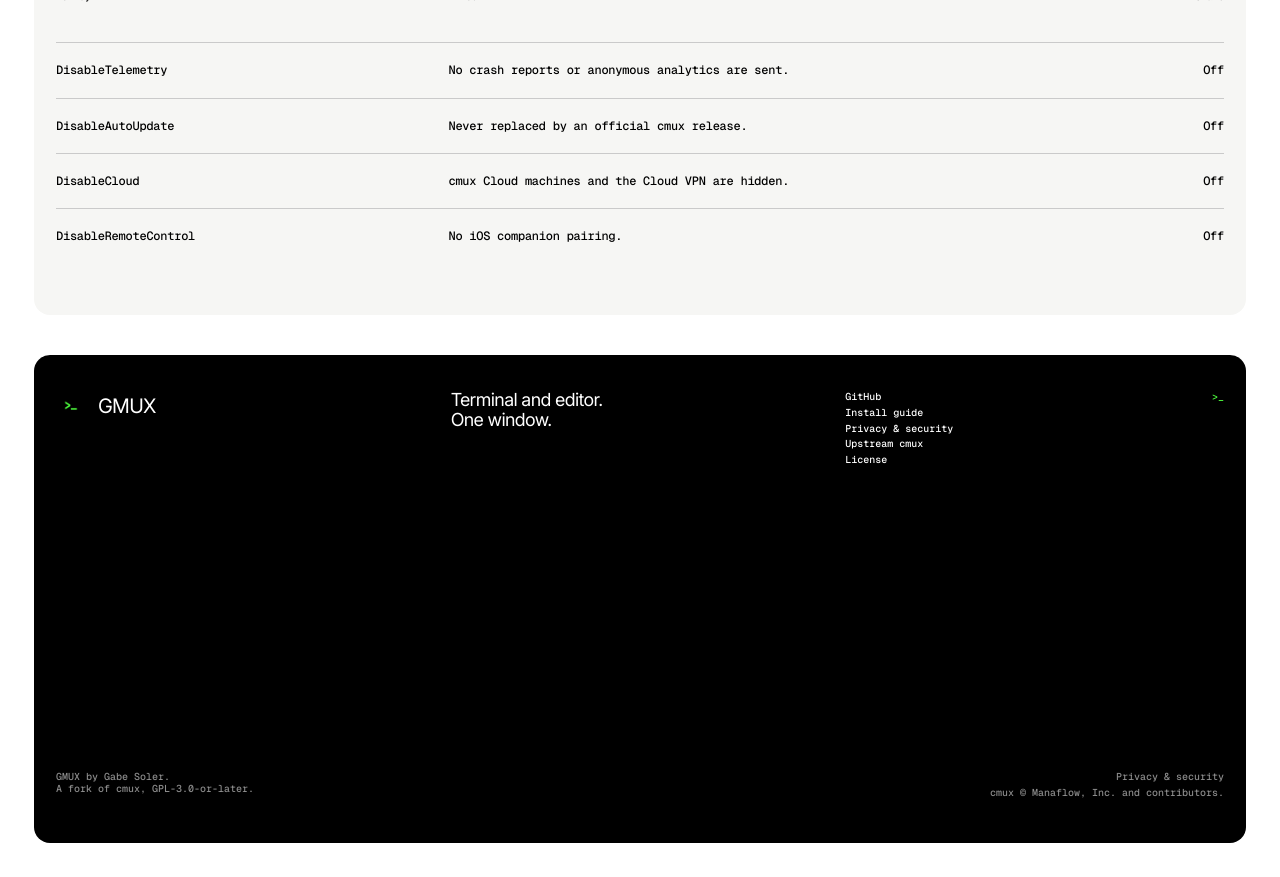
==== commit 79903f82: "GMUX site: privacy and security page Adds privacy.html, covering what the website and the app collec" ====
--- a/index.html
+++ b/index.html
@@ -200,6 +200,7 @@
       <div class="g-t3a g-col g-mono">
         <a class="g-link" href="https://github.com/Gabe-Soler/GMUX">GitHub</a>
         <a class="g-link" href="https://github.com/Gabe-Soler/GMUX#run-gmux-locally">Install guide</a>
+        <a class="g-link" href="privacy.html">Privacy &amp; security</a>
         <a class="g-link" href="https://github.com/manaflow-ai/cmux">Upstream cmux</a>
         <a class="g-link" href="https://github.com/Gabe-Soler/GMUX/blob/main/LICENSE">License</a>
       </div>
@@ -207,7 +208,7 @@
     </div>
     <div class="g-row g-grid" style="padding-top:clamp(60px, calc(200 * var(--g-u)), 200px)">
       <p class="g-mono g-faded g-t1 g-m-l">GMUX by Gabe Soler.<br>A fork of cmux, GPL-3.0-or-later.</p>
-      <p class="g-mono g-faded g-t3 g-m-r g-end">cmux © Manaflow, Inc.<br>and contributors.</p>
+      <p class="g-mono g-faded g-t3 g-m-r g-end"><a class="g-link" href="privacy.html">Privacy &amp; security</a>cmux © Manaflow, Inc. and contributors.</p>
     </div>
     <div class="g-row g-ticks"><i class="g-tick"></i><i class="g-tick"></i><i class="g-tick"></i><i class="g-tick"></i></div>
   </footer>
